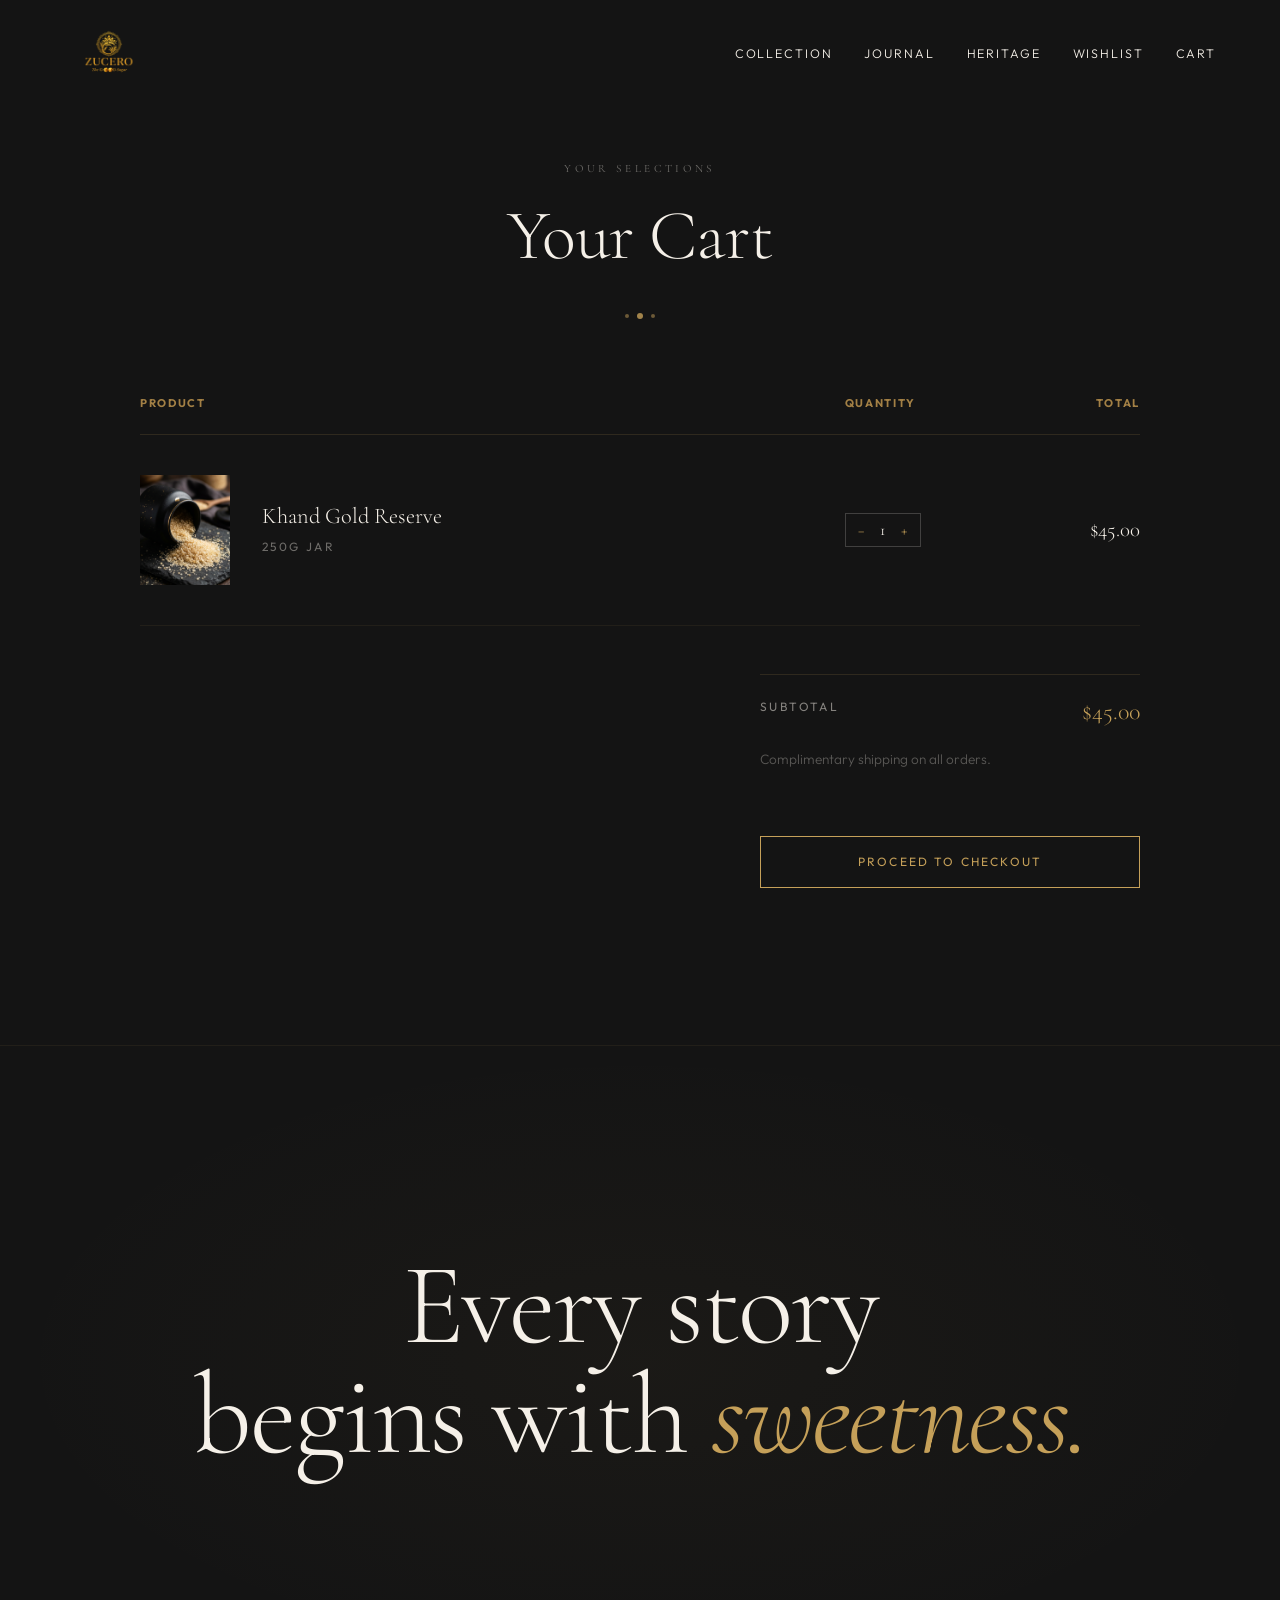
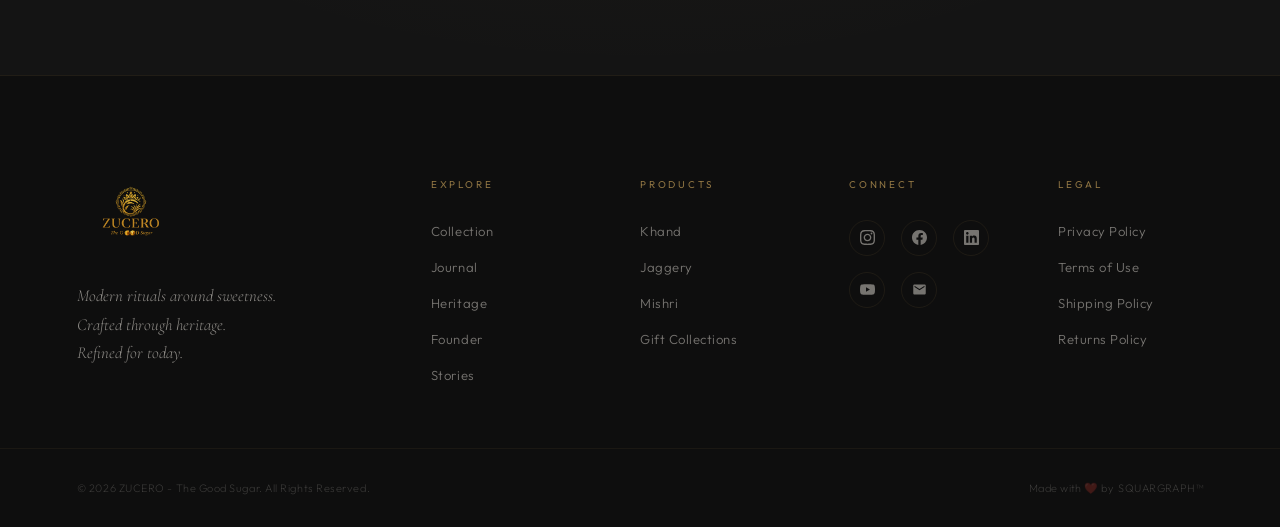
==== cart.html @ 02e1c8fa "Update cart.html" ====
<!DOCTYPE html>
<html lang="en">
<head>
  <meta charset="UTF-8">
  <meta name="viewport" content="width=device-width, initial-scale=1.0">
  <title>ZUCERO | Cart</title>
  <link rel="stylesheet" href="css/styles.css">
  <style>
    .cart-table { width: 100%; border-collapse: collapse; }
    .cart-table th {
      text-align: left;
      font-family: var(--sans);
      text-transform: uppercase;
      font-size: 0.7rem;
      letter-spacing: 0.15em;
      color: var(--gold-dim);
      border-bottom: 1px solid rgba(197,160,89,0.15);
      padding-bottom: 1.5rem;
    }
    .cart-table td {
      padding: 2.5rem 0;
      border-bottom: 1px solid rgba(197,160,89,0.08);
      vertical-align: middle;
    }
    .qty-selector {
      display: flex;
      align-items: center;
      gap: 1rem;
      border: 1px solid rgba(245,240,232,0.2);
      width: fit-content;
      padding: 0.4rem 0.8rem;
      font-family: var(--serif);
      font-size: 1rem;
    }
    .qty-selector span { cursor: pointer; color: var(--gold); }
  </style>
</head>
<body class="theme-charcoal">

  <nav>
    <a href="index.html" class="brand-logo">
      <img src="assets/images/zucerothegoodsugar-logo.png" alt="ZUCERO" class="logo-img">
    </a>
    <div class="nav-links">
      <a href="collection.html">Collection</a>
      <a href="stories.html">Journal</a>
      <a href="founder.html">Heritage</a>
      <a href="wishlist.html">Wishlist</a>
      <a href="cart.html">Cart</a>
    </div>
    <div class="mobile-menu-btn" id="mobile-menu-btn">Menu</div>
  </nav>

  <div class="mobile-menu-overlay" id="mobile-menu-overlay">
    <div class="mobile-menu-close" id="mobile-menu-close">&times;</div>
    <a href="collection.html">Collection</a>
    <a href="stories.html">Journal</a>
    <a href="founder.html">Heritage</a>
    <a href="wishlist.html">Wishlist</a>
    <a href="cart.html">Cart</a>
  </div>

  <section style="padding-top: 18vh; min-height: 80vh;" data-theme="charcoal">
    <div class="container reveal" style="max-width: 1000px;">
      <div style="text-align:center; margin-bottom: clamp(3rem, 6vw, 5rem);">
        <span class="chapter-mark">Your Selections</span>
        <h1 class="title-large">Your Cart</h1>
        <div class="crystal-dots" style="justify-content:center;"><span></span></div>
      </div>

      <table class="cart-table">
        <thead>
          <tr>
            <th>Product</th>
            <th>Quantity</th>
            <th style="text-align: right;">Total</th>
          </tr>
        </thead>
        <tbody>
          <tr>
            <td style="display: flex; gap: 2rem; align-items: center;">
              <img src="assets/images/khand_gold_reserve.png" alt="Khand" style="width: 90px; height: 110px; object-fit: cover;">
              <div>
                <h3 class="serif" style="font-size: 1.4rem; margin-bottom: 0.5rem;">Khand Gold Reserve</h3>
                <span class="caption" style="opacity:0.4;">250g Jar</span>
              </div>
            </td>
            <td>
              <div class="qty-selector">
                <span>−</span>
                <span style="color: var(--ivory);">1</span>
                <span>+</span>
              </div>
            </td>
            <td style="text-align: right;">
              <span class="serif" style="font-size: 1.3rem;">$45.00</span>
            </td>
          </tr>
        </tbody>
      </table>

      <div style="display: flex; justify-content: flex-end; margin-top: 3rem;">
        <div style="width: 380px;">
          <div style="display: flex; justify-content: space-between; margin-bottom: 1.5rem; padding-top: 1.5rem; border-top: 1px solid rgba(197,160,89,0.15);">
            <span class="caption" style="opacity:0.5;">Subtotal</span>
            <span class="serif" style="font-size: 1.5rem; color: var(--gold);">$45.00</span>
          </div>
          <p class="body-regular" style="font-size: 0.85rem; opacity:0.3; margin-bottom: 2rem;">Complimentary shipping on all orders.</p>
          <a href="checkout.html" class="btn-primary" style="width: 100%; text-align: center; border-color: var(--gold);">Proceed to Checkout</a>
        </div>
      </div>
    </div>
  </section>

  <!-- ═══ Pre-Footer ═══ -->
  <div class="pre-footer reveal">
    <p class="pre-footer-text">Every story<br>begins with <em>sweetness.</em></p>
  </div>

  <footer>
    <div class="footer-main">
      <div class="footer-brand-col">
        <img src="assets/images/zucerothegoodsugar-logo.png" alt="ZUCERO" class="footer-logo-img">
        <p class="footer-brand-statement">Modern rituals around sweetness.<br>Crafted through heritage.<br>Refined for today.</p>
      </div>
      <div>
        <p class="footer-col-title">Explore</p>
        <ul class="footer-col-links">
          <li><a href="collection.html">Collection</a></li>
          <li><a href="stories.html">Journal</a></li>
          <li><a href="founder.html">Heritage</a></li>
          <li><a href="founder.html">Founder</a></li>
          <li><a href="stories.html">Stories</a></li>
        </ul>
      </div>
      <div>
        <p class="footer-col-title">Products</p>
        <ul class="footer-col-links">
          <li><a href="product.html">Khand</a></li>
          <li><a href="product.html">Jaggery</a></li>
          <li><a href="product.html">Mishri</a></li>
          <li><a href="collection.html">Gift Collections</a></li>
        </ul>
      </div>
      <div>
        <p class="footer-col-title">Connect</p>
        <ul class="footer-social-links">
          <li>
            <a href="https://instagram.com" target="_blank" rel="noopener" aria-label="Instagram">
              <svg viewBox="0 0 24 24" xmlns="http://www.w3.org/2000/svg"><path d="M12 2.163c3.204 0 3.584.012 4.85.07 3.252.148 4.771 1.691 4.919 4.919.058 1.265.069 1.645.069 4.849 0 3.205-.012 3.584-.069 4.849-.149 3.225-1.664 4.771-4.919 4.919-1.266.058-1.644.07-4.85.07-3.204 0-3.584-.012-4.849-.07-3.26-.149-4.771-1.699-4.919-4.92-.058-1.265-.07-1.644-.07-4.849 0-3.204.013-3.583.07-4.849.149-3.227 1.664-4.771 4.919-4.919 1.266-.057 1.645-.069 4.849-.069zm0-2.163c-3.259 0-3.667.014-4.947.072-4.358.2-6.78 2.618-6.98 6.98-.059 1.281-.073 1.689-.073 4.948 0 3.259.014 3.668.072 4.948.2 4.358 2.618 6.78 6.98 6.98 1.281.058 1.689.072 4.948.072 3.259 0 3.668-.014 4.948-.072 4.354-.2 6.782-2.618 6.979-6.98.059-1.28.073-1.689.073-4.948 0-3.259-.014-3.667-.072-4.947-.196-4.354-2.617-6.78-6.979-6.98-1.281-.059-1.69-.073-4.949-.073zm0 5.838c-3.403 0-6.162 2.759-6.162 6.162s2.759 6.163 6.162 6.163 6.162-2.759 6.162-6.163c0-3.403-2.759-6.162-6.162-6.162zm0 10.162c-2.209 0-4-1.79-4-4 0-2.209 1.791-4 4-4s4 1.791 4 4c0 2.21-1.791 4-4 4zm6.406-11.845c-.796 0-1.441.645-1.441 1.44s.645 1.44 1.441 1.44c.795 0 1.439-.645 1.439-1.44s-.644-1.44-1.439-1.44z"/></svg>
            </a>
          </li>
          <li>
            <a href="https://facebook.com" target="_blank" rel="noopener" aria-label="Facebook">
              <svg viewBox="0 0 24 24" xmlns="http://www.w3.org/2000/svg"><path d="M24 12.073c0-6.627-5.373-12-12-12s-12 5.373-12 12c0 5.99 4.388 10.954 10.125 11.854v-8.385H7.078v-3.47h3.047V9.43c0-3.007 1.792-4.669 4.533-4.669 1.312 0 2.686.235 2.686.235v2.953H15.83c-1.491 0-1.956.925-1.956 1.874v2.25h3.328l-.532 3.47h-2.796v8.385C19.612 23.027 24 18.062 24 12.073z"/></svg>
            </a>
          </li>
          <li>
            <a href="https://linkedin.com" target="_blank" rel="noopener" aria-label="LinkedIn">
              <svg viewBox="0 0 24 24" xmlns="http://www.w3.org/2000/svg"><path d="M20.447 20.452h-3.554v-5.569c0-1.328-.027-3.037-1.852-3.037-1.853 0-2.136 1.445-2.136 2.939v5.667H9.351V9h3.414v1.561h.046c.477-.9 1.637-1.85 3.37-1.85 3.601 0 4.267 2.37 4.267 5.455v6.286zM5.337 7.433c-1.144 0-2.063-.926-2.063-2.065 0-1.138.92-2.063 2.063-2.063 1.14 0 2.064.925 2.064 2.063 0 1.139-.925 2.065-2.064 2.065zm1.782 13.019H3.555V9h3.564v11.452zM22.225 0H1.771C.792 0 0 .774 0 1.729v20.542C0 23.227.792 24 1.771 24h20.451C23.2 24 24 23.227 24 22.271V1.729C24 .774 23.2 0 22.222 0h.003z"/></svg>
            </a>
          </li>
          <li>
            <a href="https://youtube.com" target="_blank" rel="noopener" aria-label="YouTube">
              <svg viewBox="0 0 24 24" xmlns="http://www.w3.org/2000/svg"><path d="M23.495 6.205a3.007 3.007 0 0 0-2.088-2.088c-1.87-.501-9.396-.501-9.396-.501s-7.507-.01-9.396.501A3.007 3.007 0 0 0 .527 6.205a31.247 31.247 0 0 0-.522 5.805 31.247 31.247 0 0 0 .522 5.783 3.007 3.007 0 0 0 2.088 2.088c1.868.502 9.396.502 9.396.502s7.506 0 9.396-.502a3.007 3.007 0 0 0 2.088-2.088 31.247 31.247 0 0 0 .5-5.783 31.247 31.247 0 0 0-.5-5.805zM9.609 15.601V8.408l6.264 3.602z"/></svg>
            </a>
          </li>
          <li>
            <a href="mailto:hello@zucero.in" aria-label="Email">
              <svg viewBox="0 0 24 24" xmlns="http://www.w3.org/2000/svg"><path d="M20 4H4c-1.1 0-2 .9-2 2v12c0 1.1.9 2 2 2h16c1.1 0 2-.9 2-2V6c0-1.1-.9-2-2-2zm0 4l-8 5-8-5V6l8 5 8-5v2z"/></svg>
            </a>
          </li>
        </ul>
      </div>
      <div>
        <p class="footer-col-title">Legal</p>
        <ul class="footer-col-links">
          <li><a href="#">Privacy Policy</a></li>
          <li><a href="#">Terms of Use</a></li>
          <li><a href="#">Shipping Policy</a></li>
          <li><a href="#">Returns Policy</a></li>
        </ul>
      </div>
    </div>
    <div class="footer-bottom">
      <span class="footer-legal">&copy; 2026 ZUCERO - The Good Sugar. All Rights Reserved.</span>
      <span class="footer-credit">Made with ❤️ by <a href="https://squargraph.com" target="_blank" rel="noopener">SQUARGRAPH™</a></span>
    </div>
  </footer>

  <script src="js/animations.js"></script>
</body>
</html>
---- css/styles.css ----
/* ═══════════════════════════════════════════════════
   ZUCERO — Digital Flagship Stylesheet
   Art Direction: Cinematic Heritage Sweetness
   ═══════════════════════════════════════════════════ */

/* Typefaces */
@import url('https://fonts.googleapis.com/css2?family=Cormorant+Garamond:ital,wght@0,300;0,400;0,500;0,600;1,300;1,400&family=Outfit:wght@200;300;400;500&display=swap');

/* ── Design Tokens ── */
:root {
  --ivory:    #F5F0E8;
  --cream:    #EDE7DA;
  --charcoal: #141414;
  --carbon:   #1C1C1C;
  --gold:     #C5A059;
  --gold-dim: #A38045;
  --gold-glow: #D4B06A;
  --warm:     #2A2218;

  --serif:  'Cormorant Garamond', 'Georgia', serif;
  --sans:   'Outfit', 'Helvetica Neue', sans-serif;

  --ease-luxury: cubic-bezier(0.25, 0.1, 0.25, 1);
  --ease-spring: cubic-bezier(0.34, 1.56, 0.64, 1);
}

/* ── Reset ── */
*, *::before, *::after { margin: 0; padding: 0; box-sizing: border-box; }

html {
  scroll-behavior: smooth;
  font-size: 16px;
}

body {
  font-family: var(--sans);
  background-color: var(--charcoal);
  color: var(--ivory);
  overflow-x: hidden;
  -webkit-font-smoothing: antialiased;
  -moz-osx-font-smoothing: grayscale;
  transition: background-color 1.4s var(--ease-luxury), color 1.4s var(--ease-luxury);
}

::selection {
  background: var(--gold);
  color: var(--charcoal);
}

img { display: block; max-width: 100%; }

a {
  color: inherit;
  text-decoration: none;
  transition: opacity 0.4s ease;
}
a:hover { opacity: 0.7; }

/* ── Theme States ── */
body.theme-ivory  { background: var(--ivory);  color: var(--charcoal); }
body.theme-charcoal { background: var(--charcoal); color: var(--ivory); }

/* ══════════════════════════════════════════════════
   TYPOGRAPHY — Editorial Hierarchy
   ══════════════════════════════════════════════════ */

h1, h2, h3, h4, h5, .serif {
  font-family: var(--serif);
  font-weight: 300;
  line-height: 1.05;
}

.display {
  font-size: clamp(5rem, 14vw, 12rem);
  font-family: var(--serif);
  font-weight: 300;
  line-height: 0.9;
  letter-spacing: -0.03em;
}

.title-huge {
  font-size: clamp(3.5rem, 9vw, 7rem);
  letter-spacing: -0.02em;
}

.title-large {
  font-size: clamp(2.5rem, 5.5vw, 4.5rem);
  letter-spacing: -0.01em;
}

.title-medium {
  font-size: clamp(1.8rem, 3.5vw, 3rem);
}

.text-gold { color: var(--gold); }
.text-ivory { color: var(--ivory); }

.caption {
  font-family: var(--sans);
  font-size: 0.75rem;
  text-transform: uppercase;
  letter-spacing: 0.2em;
  font-weight: 400;
  display: inline-block;
}

.body-large {
  font-size: clamp(1.15rem, 1.8vw, 1.6rem);
  line-height: 1.6;
  font-weight: 200;
}

.body-regular {
  font-size: 1.05rem;
  line-height: 1.7;
  font-weight: 300;
}

/* ══════════════════════════════════════════════════
   LAYOUT
   ══════════════════════════════════════════════════ */

.container {
  width: 88%;
  max-width: 1440px;
  margin: 0 auto;
}

.container-narrow {
  width: 88%;
  max-width: 800px;
  margin: 0 auto;
}

section {
  position: relative;
  padding: clamp(6rem, 12vw, 14rem) 0;
}

/* Grids */
.grid-2 {
  display: grid;
  grid-template-columns: 1fr 1fr;
  gap: clamp(2rem, 5vw, 6rem);
  align-items: center;
}

.grid-offset {
  display: grid;
  grid-template-columns: 5fr 7fr;
  gap: clamp(2rem, 6vw, 8rem);
  align-items: start;
}

.grid-offset-reverse {
  display: grid;
  grid-template-columns: 7fr 5fr;
  gap: clamp(2rem, 6vw, 8rem);
  align-items: end;
}

/* ══════════════════════════════════════════════════
   ZUCERO DESIGN LANGUAGE — Motifs & Dividers
   ══════════════════════════════════════════════════ */

/* Gold line divider */
.divider-gold {
  width: 60px;
  height: 1px;
  background: var(--gold);
  margin: 2rem 0;
  opacity: 0.6;
}

/* Crystal dot cluster — a ZUCERO signature */
.crystal-dots {
  display: flex;
  gap: 8px;
  align-items: center;
  margin: 2.5rem 0;
}
.crystal-dots::before,
.crystal-dots::after {
  content: '';
  width: 4px;
  height: 4px;
  background: var(--gold);
  border-radius: 50%;
  opacity: 0.5;
}
.crystal-dots span {
  width: 6px;
  height: 6px;
  background: var(--gold);
  border-radius: 50%;
  opacity: 0.8;
}

/* Section number marker */
.chapter-mark {
  font-family: var(--serif);
  font-size: 0.7rem;
  letter-spacing: 0.3em;
  text-transform: uppercase;
  opacity: 0.4;
  display: block;
  margin-bottom: 1.5rem;
}

/* Single-line headings — no wrap */
.title-large,
.title-huge,
.title-medium {
  white-space: nowrap;
}

@media (max-width: 600px) {
  .title-large,
  .title-huge,
  .title-medium {
    white-space: normal;
  }
}

/* Gold ornamental border */
.gold-border-top {
  border-top: 1px solid rgba(197, 160, 89, 0.25);
  padding-top: 3rem;
}

/* Sugarcane vertical accent line */
.accent-line {
  position: absolute;
  width: 1px;
  height: 120px;
  background: linear-gradient(to bottom, transparent, var(--gold), transparent);
  opacity: 0.3;
}

/* ══════════════════════════════════════════════════
   NAVIGATION — Frosted Glass Luxury
   ══════════════════════════════════════════════════ */

nav {
  position: fixed;
  top: 0;
  width: 100%;
  padding: 1.5rem 5%;
  display: flex;
  justify-content: space-between;
  align-items: center;
  z-index: 100;
  background: transparent;
  backdrop-filter: none;
  -webkit-backdrop-filter: none;
  border-bottom: none;
  transition: padding 0.6s var(--ease-luxury), background 0.6s var(--ease-luxury), backdrop-filter 0.6s var(--ease-luxury);
}

nav.nav-scrolled {
  padding: 1rem 5%;
  background: rgba(20, 20, 20, 0.82);
  backdrop-filter: blur(24px);
  -webkit-backdrop-filter: blur(24px);
  border-bottom: none;
}

body.theme-ivory nav {
  background: transparent;
  border-bottom: none;
  color: var(--charcoal);
}
body.theme-ivory nav.nav-scrolled {
  background: rgba(245, 240, 232, 0.92);
  backdrop-filter: blur(24px);
  -webkit-backdrop-filter: blur(24px);
  border-bottom: none;
  color: var(--charcoal);
}

.brand-logo {
  display: flex;
  align-items: center;
}

.logo-img {
  height: 60px;
  width: auto;
  transition: opacity 0.4s ease;
  filter: none !important;
}

.nav-links {
  display: flex;
  gap: clamp(1.5rem, 2.5vw, 2.5rem);
  font-size: 0.78rem;
  text-transform: uppercase;
  letter-spacing: 0.15em;
  font-weight: 300;
  align-items: center;
}

.nav-links a {
  position: relative;
  padding-bottom: 2px;
}
.nav-links a::after {
  content: '';
  position: absolute;
  bottom: 0;
  left: 0;
  width: 0;
  height: 1px;
  background: var(--gold);
  transition: width 0.4s var(--ease-luxury);
}
.nav-links a:hover::after {
  width: 100%;
}
.nav-links a:hover {
  opacity: 1;
  color: var(--gold);
}

/* Mobile Nav */
@media (max-width: 900px) {
  nav { padding: 1rem 5%; }
  .nav-links { display: none; }
  .mobile-menu-btn {
    display: flex;
    flex-direction: column;
    justify-content: center;
    gap: 5px;
    width: 28px;
    height: 28px;
    cursor: pointer;
    padding: 2px 0;
  }
  .mobile-menu-btn span {
    display: block;
    width: 100%;
    height: 1px;
    background: var(--gold);
    transition: transform 0.4s var(--ease-luxury), opacity 0.3s ease, width 0.4s var(--ease-luxury);
    transform-origin: center;
  }
  .mobile-menu-btn span:last-child {
    width: 60%;
    align-self: flex-end;
  }
  .mobile-menu-btn.active span:nth-child(1) {
    transform: translateY(6px) rotate(45deg);
  }
  .mobile-menu-btn.active span:nth-child(2) {
    opacity: 0;
  }
  .mobile-menu-btn.active span:nth-child(3) {
    transform: translateY(-6px) rotate(-45deg);
    width: 100%;
  }
}
@media (min-width: 901px) {
  .mobile-menu-btn { display: none; }
}

/* ══════════════════════════════════════════════════
   HERO — Cinematic Full-Screen
   ══════════════════════════════════════════════════ */

.hero {
  position: relative;
  height: 100vh;
  min-height: 700px;
  display: flex;
  align-items: flex-end;
  justify-content: flex-start;
  overflow: hidden;
}

.hero-bg {
  position: absolute;
  inset: 0;
  z-index: 0;
}
.hero-bg img {
  width: 100%;
  height: 100%;
  object-fit: cover;
  transform: scale(1.08);
  transition: transform 8s linear;
}
.hero-bg::after {
  content: '';
  position: absolute;
  inset: 0;
  background: linear-gradient(
    to top,
    rgba(20, 20, 20, 0.95) 0%,
    rgba(20, 20, 20, 0.5) 35%,
    rgba(20, 20, 20, 0.1) 60%,
    transparent 100%
  );
  z-index: 1;
}

.hero-content {
  position: relative;
  z-index: 2;
  padding: 0 5% 8vh;
  max-width: 800px;
}

.hero-tagline {
  font-family: var(--sans);
  font-size: 0.7rem;
  text-transform: uppercase;
  letter-spacing: 0.35em;
  color: var(--gold);
  margin-bottom: 2rem;
  opacity: 0;
  transform: translateY(20px);
  animation: fadeUp 1.2s 0.5s var(--ease-luxury) forwards;
}

.hero-title {
  font-family: var(--serif);
  font-size: clamp(3.5rem, 8vw, 7rem);
  font-weight: 300;
  line-height: 1;
  color: var(--ivory);
  letter-spacing: -0.02em;
  margin-bottom: 2rem;
  opacity: 0;
  transform: translateY(30px);
  animation: fadeUp 1.4s 0.8s var(--ease-luxury) forwards;
}

.hero-subtitle {
  font-family: var(--sans);
  font-size: 1rem;
  font-weight: 200;
  line-height: 1.7;
  color: rgba(245, 240, 232, 0.65);
  max-width: 480px;
  margin-bottom: 3rem;
  opacity: 0;
  transform: translateY(20px);
  animation: fadeUp 1.2s 1.2s var(--ease-luxury) forwards;
}

.hero-scroll {
  font-family: var(--sans);
  font-size: 0.65rem;
  letter-spacing: 0.3em;
  text-transform: uppercase;
  color: var(--gold);
  opacity: 0;
  animation: fadeUp 1s 1.8s var(--ease-luxury) forwards;
  display: flex;
  align-items: center;
  gap: 1rem;
}
.hero-scroll::before {
  content: '';
  width: 40px;
  height: 1px;
  background: var(--gold);
  display: block;
}

@keyframes fadeUp {
  to { opacity: 1; transform: translateY(0); }
}

/* Slow Ken Burns on hero image */
.hero.loaded .hero-bg img {
  transform: scale(1);
}

/* ══════════════════════════════════════════════════
   IMAGE WRAPPERS
   ══════════════════════════════════════════════════ */

.img-wrap {
  overflow: hidden;
  position: relative;
  width: 100%;
  background: var(--carbon);
}

.img-wrap::after {
  content: '';
  position: absolute;
  inset: 0;
  box-shadow: inset 0 0 60px 20px var(--charcoal);
  pointer-events: none;
  z-index: 2;
  transition: box-shadow 0.6s var(--ease-luxury);
}

body.theme-ivory .img-wrap::after {
  box-shadow: inset 0 0 60px 20px var(--ivory);
}

.img-wrap img {
  width: 100%;
  height: 100%;
  display: block;
  object-fit: cover;
  transform-origin: center;
  will-change: transform;
  transition: transform 0.6s var(--ease-luxury);
}

.img-wrap:hover img {
  transform: scale(1.03);
}

.img-tall   { aspect-ratio: 3/4; }
.img-wide   { aspect-ratio: 16/9; }
.img-square { aspect-ratio: 1/1; }

/* Full bleed image */
.img-full {
  width: 100%;
  height: 70vh;
  min-height: 500px;
  overflow: hidden;
  position: relative;
}
.img-full img {
  width: 100%;
  height: 100%;
  object-fit: cover;
}

/* ══════════════════════════════════════════════════
   PRODUCT CARDS — Discovery-Driven
   ══════════════════════════════════════════════════ */

.product-story {
  margin-bottom: clamp(8rem, 14vw, 16rem);
  position: relative;
}

.product-label {
  font-family: var(--sans);
  font-size: 0.65rem;
  text-transform: uppercase;
  letter-spacing: 0.25em;
  color: var(--gold-dim);
  margin-bottom: 1.5rem;
  display: block;
}

/* Discovery CTA — no price, just allure */
.btn-discover {
  display: inline-flex;
  align-items: center;
  gap: 1rem;
  margin-top: 2.5rem;
  padding: 0;
  font-family: var(--sans);
  font-size: 0.75rem;
  text-transform: uppercase;
  letter-spacing: 0.2em;
  font-weight: 400;
  color: var(--gold);
  border: none;
  background: none;
  cursor: pointer;
  transition: gap 0.4s var(--ease-luxury);
}
.btn-discover::after {
  content: '→';
  font-size: 1.1rem;
  transition: transform 0.4s var(--ease-luxury);
}
.btn-discover:hover {
  opacity: 1;
  gap: 1.5rem;
}
.btn-discover:hover::after {
  transform: translateX(4px);
}

/* Primary CTA */
.btn-primary {
  display: inline-block;
  margin-top: 2rem;
  padding: 1.1rem 3.5rem;
  border: 1px solid var(--gold);
  color: var(--gold);
  font-family: var(--sans);
  text-transform: uppercase;
  letter-spacing: 0.18em;
  font-size: 0.75rem;
  font-weight: 400;
  transition: all 0.5s var(--ease-luxury);
  cursor: pointer;
  position: relative;
  overflow: hidden;
}
.btn-primary::before {
  content: '';
  position: absolute;
  top: 0; left: -100%; width: 100%; height: 100%;
  background: var(--gold);
  transition: left 0.5s var(--ease-luxury);
  z-index: -1;
}
.btn-primary:hover {
  color: var(--charcoal);
  opacity: 1;
}
.btn-primary:hover::before {
  left: 0;
}

/* ══════════════════════════════════════════════════
   EDITORIAL / JOURNAL CARDS
   ══════════════════════════════════════════════════ */

.journal-card {
  display: block;
  position: relative;
  overflow: hidden;
}

.journal-card .img-wrap {
  margin-bottom: 1.5rem;
}

.journal-card .journal-tag {
  font-family: var(--sans);
  font-size: 0.65rem;
  text-transform: uppercase;
  letter-spacing: 0.2em;
  color: var(--gold);
  margin-bottom: 0.8rem;
  display: block;
}

.journal-card h3 {
  font-size: clamp(1.5rem, 2.5vw, 2.2rem);
  margin-bottom: 1rem;
  transition: color 0.4s ease;
}

.journal-card:hover h3 {
  color: var(--gold);
}

.journal-card p {
  font-weight: 200;
  opacity: 0.6;
  line-height: 1.6;
}

/* ══════════════════════════════════════════════════
   FOUNDER SECTION — Magazine Profile
   ══════════════════════════════════════════════════ */

.founder-quote {
  font-family: var(--serif);
  font-size: clamp(1.8rem, 3.5vw, 3rem);
  font-weight: 300;
  font-style: italic;
  line-height: 1.35;
  color: inherit;
  position: relative;
  padding-left: 2rem;
  border-left: 2px solid var(--gold);
}

.founder-attribution {
  font-family: var(--sans);
  font-size: 0.75rem;
  text-transform: uppercase;
  letter-spacing: 0.2em;
  color: var(--gold);
  margin-top: 2rem;
}

/* ══════════════════════════════════════════════════
   ANIMATIONS
   ══════════════════════════════════════════════════ */

.reveal {
  opacity: 0;
  transform: translateY(50px);
  transition: opacity 1.2s var(--ease-luxury), transform 1.2s var(--ease-luxury);
}
.reveal.visible {
  opacity: 1;
  transform: translateY(0);
}

.reveal-delay-1 { transition-delay: 0.15s; }
.reveal-delay-2 { transition-delay: 0.3s; }
.reveal-delay-3 { transition-delay: 0.45s; }
.reveal-delay-4 { transition-delay: 0.6s; }

/* Stagger children */
.stagger-children > * {
  opacity: 0;
  transform: translateY(30px);
  transition: opacity 0.8s var(--ease-luxury), transform 0.8s var(--ease-luxury);
}
.stagger-children.visible > *:nth-child(1) { transition-delay: 0.1s; opacity: 1; transform: none; }
.stagger-children.visible > *:nth-child(2) { transition-delay: 0.2s; opacity: 1; transform: none; }
.stagger-children.visible > *:nth-child(3) { transition-delay: 0.3s; opacity: 1; transform: none; }
.stagger-children.visible > *:nth-child(4) { transition-delay: 0.4s; opacity: 1; transform: none; }
.stagger-children.visible > *:nth-child(5) { transition-delay: 0.5s; opacity: 1; transform: none; }
.stagger-children.visible > *:nth-child(6) { transition-delay: 0.6s; opacity: 1; transform: none; }

/* Parallax image inside wrapper */
.parallax-img {
  transform: scale(1.08);
  transition: transform 0.1s linear;
}

/* Subtle gold shimmer on hover for interactive elements */
@keyframes shimmer {
  0%   { background-position: -200% center; }
  100% { background-position: 200% center; }
}

/* ══════════════════════════════════════════════════
   PRE-FOOTER — Signature Emotional Close
   ══════════════════════════════════════════════════ */

.pre-footer {
  padding: clamp(8rem, 16vw, 18rem) 5%;
  text-align: center;
  background: var(--charcoal);
  border-top: 1px solid rgba(197, 160, 89, 0.08);
  position: relative;
  overflow: hidden;
}

.pre-footer::before {
  content: '';
  position: absolute;
  inset: 0;
  background: radial-gradient(ellipse at center, rgba(197,160,89,0.04) 0%, transparent 70%);
  pointer-events: none;
}

.pre-footer-text {
  font-family: var(--serif);
  font-size: clamp(3.5rem, 9vw, 8rem);
  font-weight: 300;
  line-height: 0.95;
  letter-spacing: -0.02em;
  color: var(--ivory);
  position: relative;
  z-index: 1;
}

.pre-footer-text em {
  color: var(--gold);
  font-style: italic;
}

/* ══════════════════════════════════════════════════
   FOOTER — Multi-Column Luxury Layout
   ══════════════════════════════════════════════════ */

footer {
  background: #0E0E0E;
  color: var(--ivory);
  border-top: 1px solid rgba(197, 160, 89, 0.1);
}

.footer-main {
  display: grid;
  grid-template-columns: 2fr 1fr 1fr 1fr 1fr;
  gap: clamp(2rem, 5vw, 6rem);
  padding: clamp(5rem, 8vw, 8rem) 6% clamp(3rem, 5vw, 5rem);
  max-width: 1440px;
  margin: 0 auto;
}

.footer-brand-col .footer-logo-img {
  height: 72px;
  width: auto;
  margin-bottom: 2rem;
  opacity: 0.9;
}

.footer-brand-statement {
  font-family: var(--serif);
  font-size: 1.05rem;
  font-weight: 300;
  font-style: italic;
  line-height: 1.7;
  opacity: 0.55;
  max-width: 260px;
}

.footer-col-title {
  font-family: var(--sans);
  font-size: 0.62rem;
  text-transform: uppercase;
  letter-spacing: 0.28em;
  color: var(--gold);
  margin-bottom: 1.8rem;
  opacity: 0.7;
}

.footer-col-links {
  list-style: none;
  display: flex;
  flex-direction: column;
  gap: 1rem;
}

.footer-col-links a {
  font-family: var(--sans);
  font-size: 0.82rem;
  font-weight: 300;
  opacity: 0.45;
  letter-spacing: 0.04em;
  transition: opacity 0.3s ease, color 0.3s ease;
  line-height: 1;
}

.footer-col-links a:hover {
  opacity: 1;
  color: var(--gold);
}

.footer-social-links {
  list-style: none;
  display: flex;
  flex-direction: column;
  gap: 1rem;
}

.footer-social-links {
  display: flex;
  flex-direction: row;
  flex-wrap: wrap;
  gap: 1rem;
}

.footer-social-links a {
  display: flex;
  align-items: center;
  justify-content: center;
  width: 36px;
  height: 36px;
  border: 1px solid rgba(197, 160, 89, 0.2);
  border-radius: 50%;
  opacity: 0.45;
  transition: opacity 0.3s ease, border-color 0.3s ease, background 0.3s ease;
  flex-shrink: 0;
}

.footer-social-links a:hover {
  opacity: 1;
  border-color: var(--gold);
  background: rgba(197, 160, 89, 0.08);
}

.footer-social-links a svg {
  width: 15px;
  height: 15px;
  fill: currentColor;
}

.footer-bottom {
  border-top: 1px solid rgba(197, 160, 89, 0.07);
  padding: 2rem 6%;
  display: flex;
  justify-content: space-between;
  align-items: center;
  max-width: 1440px;
  margin: 0 auto;
  flex-wrap: wrap;
  gap: 1rem;
}

.footer-legal {
  font-size: 0.68rem;
  opacity: 0.22;
  font-weight: 200;
  letter-spacing: 0.05em;
}

.footer-credit {
  font-size: 0.68rem;
  opacity: 0.22;
  font-weight: 200;
  letter-spacing: 0.04em;
  display: flex;
  align-items: center;
  gap: 0.4em;
}

.footer-credit a {
  opacity: 1;
  color: inherit;
  transition: color 0.3s ease;
}

.footer-credit a:hover {
  color: var(--gold);
  opacity: 1;
}

@media (max-width: 900px) {
  .footer-main {
    grid-template-columns: 1fr 1fr;
    gap: 3rem;
  }
  .footer-brand-col {
    grid-column: 1 / -1;
  }
  .footer-bottom {
    flex-direction: column;
    align-items: flex-start;
    gap: 0.75rem;
  }
}

@media (max-width: 600px) {
  .footer-main {
    grid-template-columns: 1fr;
  }
}
/* ══════════════════════════════════════════════════
   MOBILE MENU OVERLAY
   ══════════════════════════════════════════════════ */

.mobile-menu-overlay {
  position: fixed;
  top: 0; left: 0;
  width: 100%; height: 100vh;
  background: var(--charcoal);
  color: var(--ivory);
  z-index: 1001;
  display: flex;
  flex-direction: column;
  justify-content: center;
  align-items: center;
  gap: 2.5rem;
  opacity: 0;
  pointer-events: none;
  transition: opacity 0.5s var(--ease-luxury);
}
.mobile-menu-overlay.active {
  opacity: 1;
  pointer-events: all;
}
.mobile-menu-overlay a {
  font-family: var(--serif);
  font-size: 2.5rem;
  font-weight: 300;
  transition: color 0.3s ease;
}
.mobile-menu-overlay a:hover {
  color: var(--gold);
  opacity: 1;
}
.mobile-menu-close {
  position: absolute;
  top: 1.5rem; right: 5%;
  font-size: 2rem;
  cursor: pointer;
  color: var(--gold);
}

/* ══════════════════════════════════════════════════
   CART DRAWER
   ══════════════════════════════════════════════════ */

.cart-overlay {
  position: fixed;
  top: 0; left: 0;
  width: 100%; height: 100%;
  background: rgba(0,0,0,0.6);
  backdrop-filter: blur(8px);
  z-index: 999;
  opacity: 0;
  pointer-events: none;
  transition: opacity 0.5s var(--ease-luxury);
}
.cart-overlay.active { opacity: 1; pointer-events: all; }

.cart-drawer {
  position: fixed;
  top: 0; right: -500px;
  width: 100%; max-width: 420px;
  height: 100vh;
  background: var(--ivory);
  color: var(--charcoal);
  z-index: 1000;
  padding: 2rem;
  display: flex;
  flex-direction: column;
  transition: right 0.6s var(--ease-luxury);
  box-shadow: -20px 0 60px rgba(0,0,0,0.2);
}
.cart-drawer.active { right: 0; }

.cart-header {
  display: flex;
  justify-content: space-between;
  align-items: center;
  border-bottom: 1px solid rgba(197,160,89,0.2);
  padding-bottom: 1.5rem;
  margin-bottom: 2rem;
}
.cart-close {
  cursor: pointer;
  font-size: 1.5rem;
  color: var(--gold-dim);
  transition: color 0.3s ease;
}
.cart-close:hover { color: var(--charcoal); }

.cart-items { flex: 1; overflow-y: auto; }

/* ══════════════════════════════════════════════════
   RESPONSIVE
   ══════════════════════════════════════════════════ */

@media (max-width: 900px) {
  .grid-2, .grid-offset, .grid-offset-reverse {
    grid-template-columns: 1fr;
    gap: 2rem;
  }

  section { padding: clamp(4rem, 8vw, 6rem) 0; }

  .hero-content { padding: 0 5% 6vh; }
  .hero-title { font-size: clamp(2.5rem, 10vw, 4rem); }

  .cart-drawer { width: 100%; max-width: 100%; right: -100%; }

  .img-full { height: 50vh; min-height: 350px; }

  .footer-links { flex-wrap: wrap; gap: 1.5rem; }

  .product-story { margin-bottom: 6rem; }
}

@media (max-width: 600px) {
  .display { font-size: clamp(3rem, 14vw, 5rem); }
  .container, .container-narrow { width: 92%; }
}
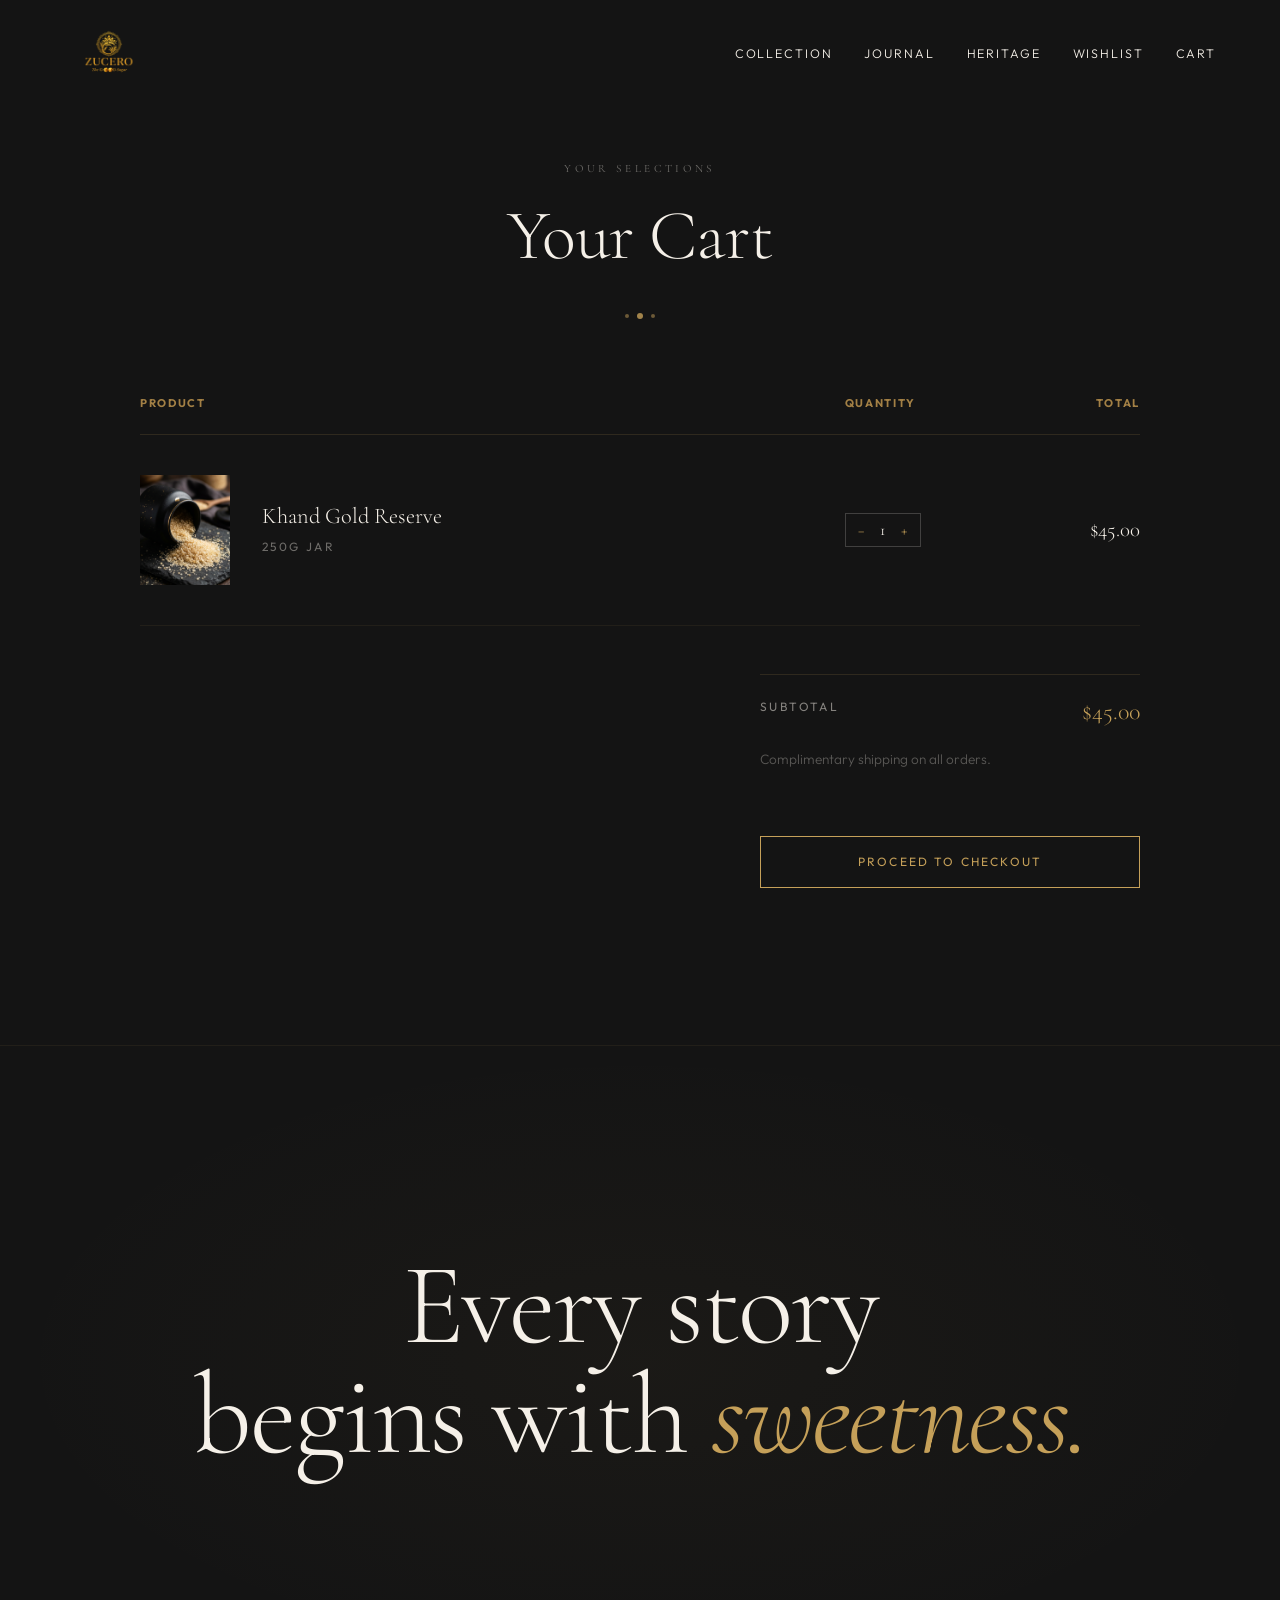
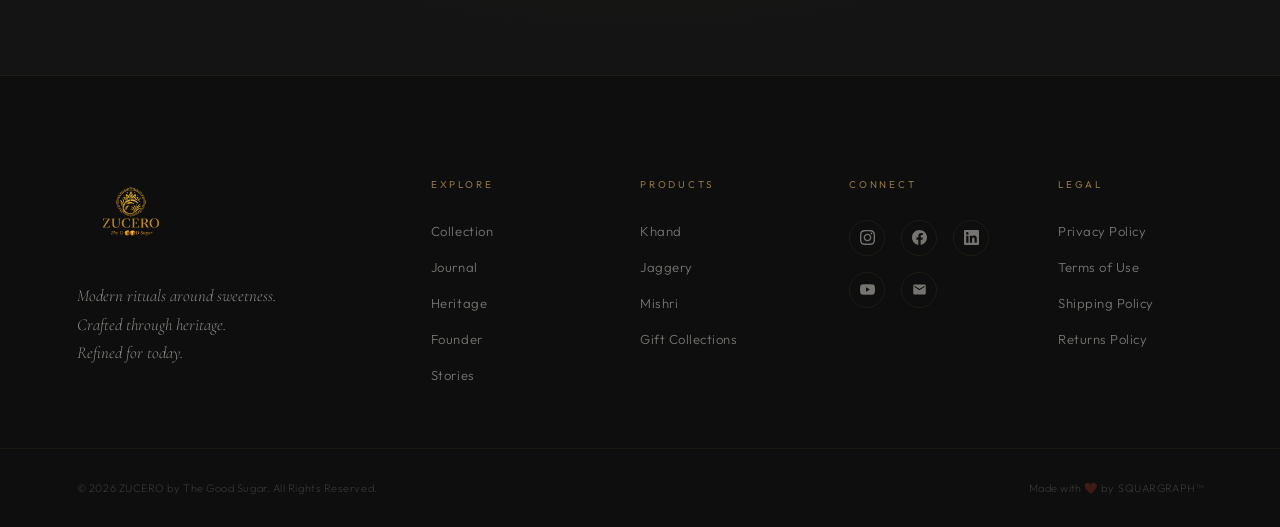
==== commit 23c1b796: "Update cart.html" ====
--- a/cart.html
+++ b/cart.html
@@ -183,7 +183,7 @@
       </div>
     </div>
     <div class="footer-bottom">
-      <span class="footer-legal">&copy; 2026 ZUCERO - The Good Sugar. All Rights Reserved.</span>
+      <span class="footer-legal">&copy; 2026 ZUCERO by The Good Sugar. All Rights Reserved.</span>
       <span class="footer-credit">Made with ❤️ by <a href="https://squargraph.com" target="_blank" rel="noopener">SQUARGRAPH™</a></span>
     </div>
   </footer>
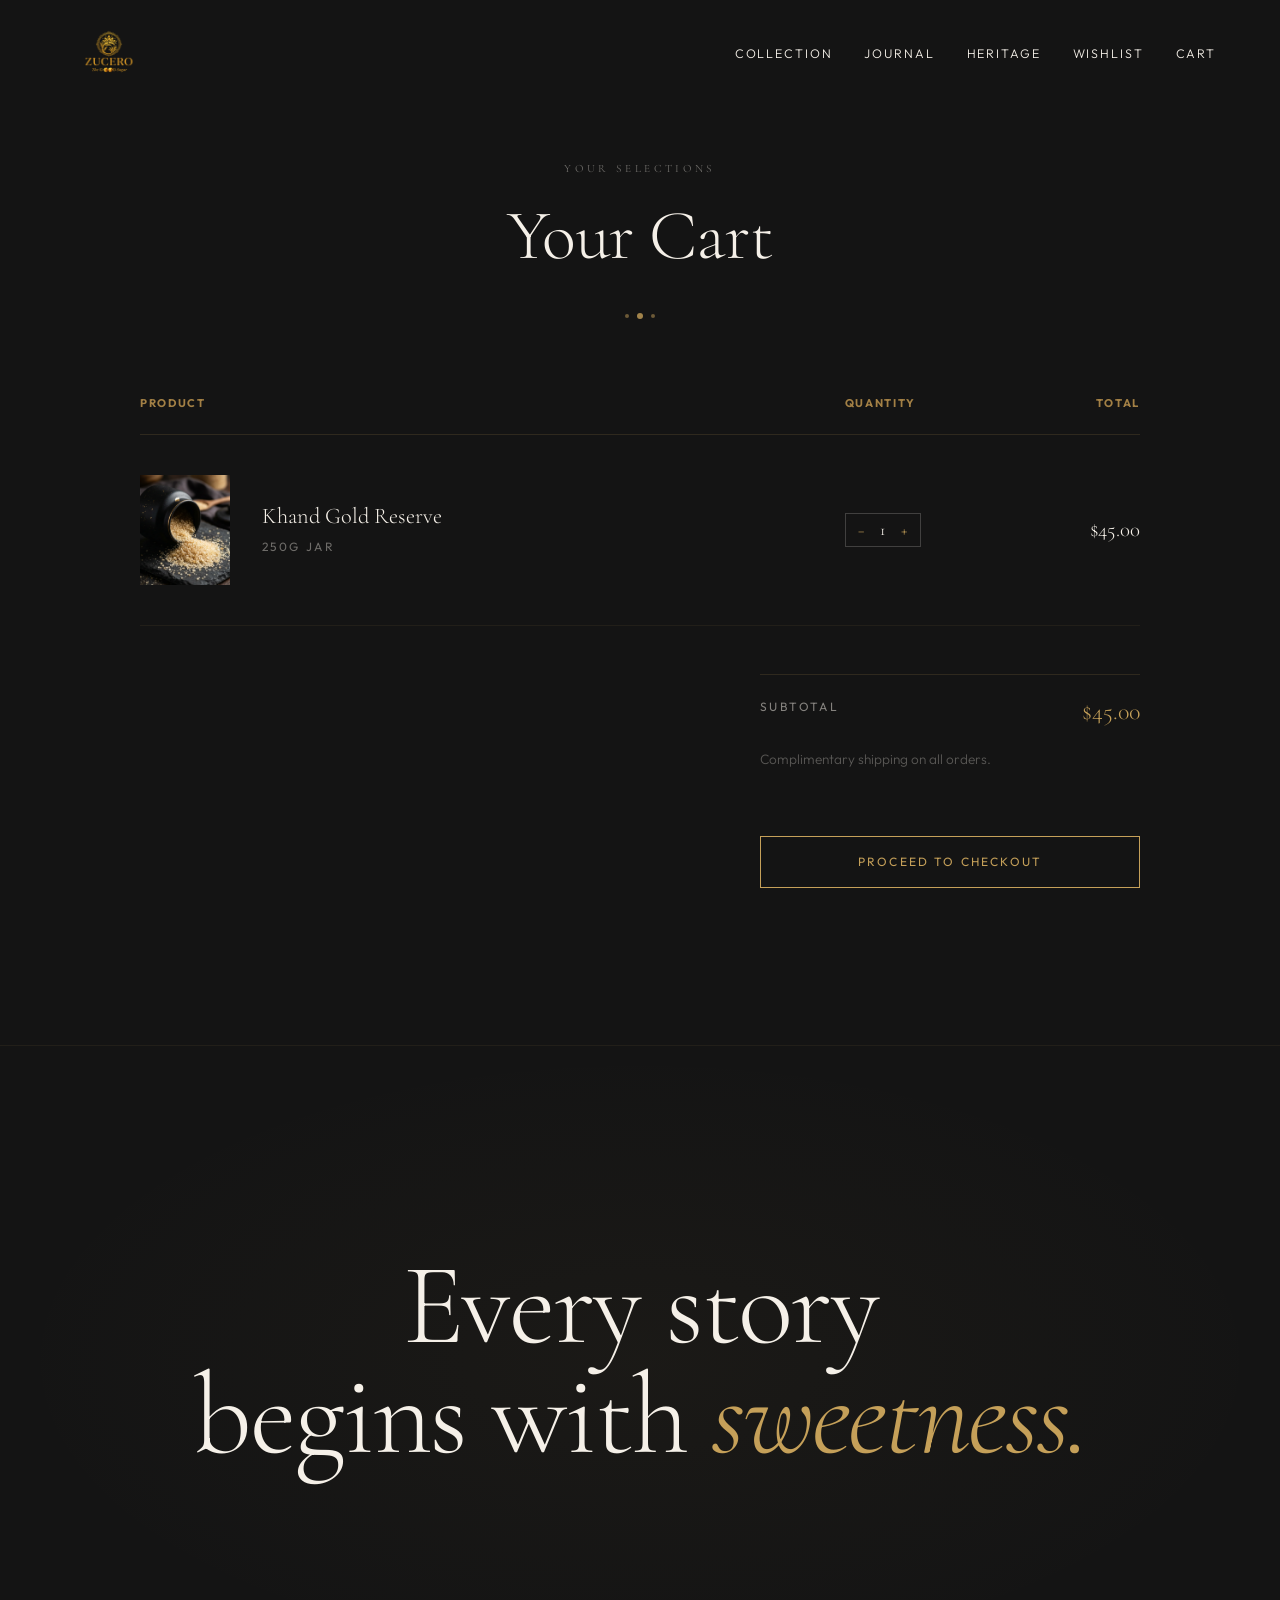
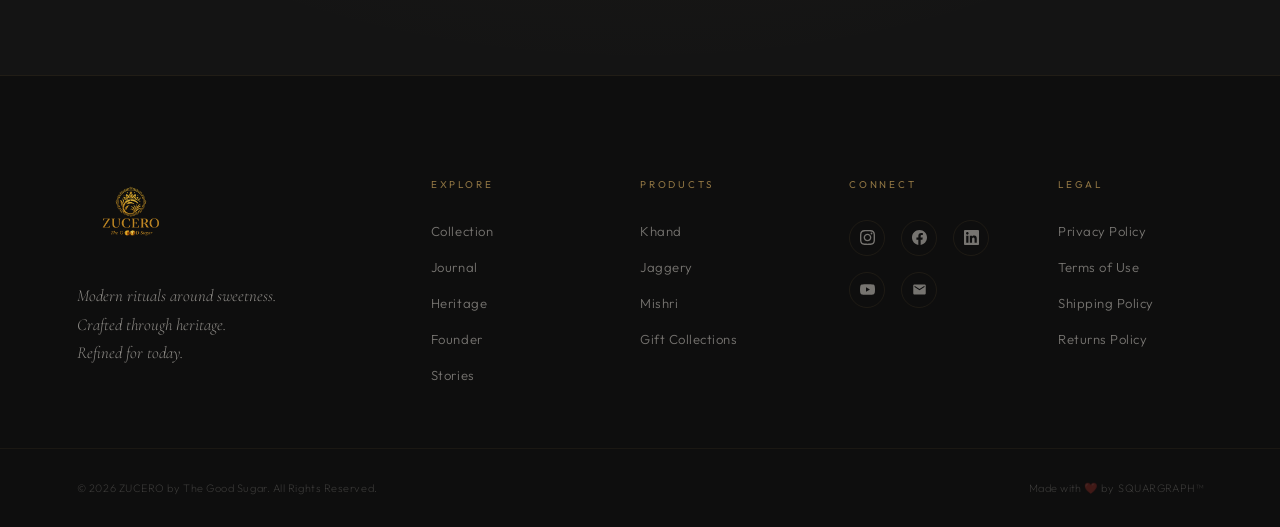
==== commit f00e69d9: "Update image references to WebP" ====
--- a/cart.html
+++ b/cart.html
@@ -39,7 +39,7 @@
 
   <nav>
     <a href="index.html" class="brand-logo">
-      <img src="assets/images/zucerothegoodsugar-logo.png" alt="ZUCERO" class="logo-img">
+      <img src="assets/images/zucerothegoodsugar-logo.webp" alt="ZUCERO" class="logo-img">
     </a>
     <div class="nav-links">
       <a href="collection.html">Collection</a>
@@ -48,7 +48,7 @@
       <a href="wishlist.html">Wishlist</a>
       <a href="cart.html">Cart</a>
     </div>
-    <div class="mobile-menu-btn" id="mobile-menu-btn">Menu</div>
+    <div class="mobile-menu-btn" id="mobile-menu-btn"><span></span><span></span><span></span></div>
   </nav>
 
   <div class="mobile-menu-overlay" id="mobile-menu-overlay">
@@ -79,7 +79,7 @@
         <tbody>
           <tr>
             <td style="display: flex; gap: 2rem; align-items: center;">
-              <img src="assets/images/khand_gold_reserve.png" alt="Khand" style="width: 90px; height: 110px; object-fit: cover;">
+              <img src="assets/images/khand_gold_reserve.webp" alt="Khand" style="width: 90px; height: 110px; object-fit: cover;">
               <div>
                 <h3 class="serif" style="font-size: 1.4rem; margin-bottom: 0.5rem;">Khand Gold Reserve</h3>
                 <span class="caption" style="opacity:0.4;">250g Jar</span>
@@ -120,7 +120,7 @@
   <footer>
     <div class="footer-main">
       <div class="footer-brand-col">
-        <img src="assets/images/zucerothegoodsugar-logo.png" alt="ZUCERO" class="footer-logo-img">
+        <img src="assets/images/zucerothegoodsugar-logo.webp" alt="ZUCERO" class="footer-logo-img">
         <p class="footer-brand-statement">Modern rituals around sweetness.<br>Crafted through heritage.<br>Refined for today.</p>
       </div>
       <div>
--- a/css/styles.css
+++ b/css/styles.css
@@ -488,19 +488,7 @@
   background: var(--carbon);
 }
 
-.img-wrap::after {
-  content: '';
-  position: absolute;
-  inset: 0;
-  box-shadow: inset 0 0 60px 20px var(--charcoal);
-  pointer-events: none;
-  z-index: 2;
-  transition: box-shadow 0.6s var(--ease-luxury);
-}
-
-body.theme-ivory .img-wrap::after {
-  box-shadow: inset 0 0 60px 20px var(--ivory);
-}
+/* image edge blur removed */
 
 .img-wrap img {
   width: 100%;
@@ -519,6 +507,25 @@
 .img-tall   { aspect-ratio: 3/4; }
 .img-wide   { aspect-ratio: 16/9; }
 .img-square { aspect-ratio: 1/1; }
+
+/* Founder portrait — circle crop */
+.founder-portrait-wrap {
+  width: clamp(220px, 35vw, 380px);
+  aspect-ratio: 1 / 1;
+  border-radius: 50%;
+  overflow: hidden;
+  border: 1px solid rgba(197, 160, 89, 0.25);
+  margin: 0 auto;
+  position: relative;
+}
+
+.founder-portrait-wrap img {
+  width: 100%;
+  height: 100%;
+  object-fit: cover;
+  object-position: center top;
+  display: block;
+}
 
 /* Full bleed image */
 .img-full {
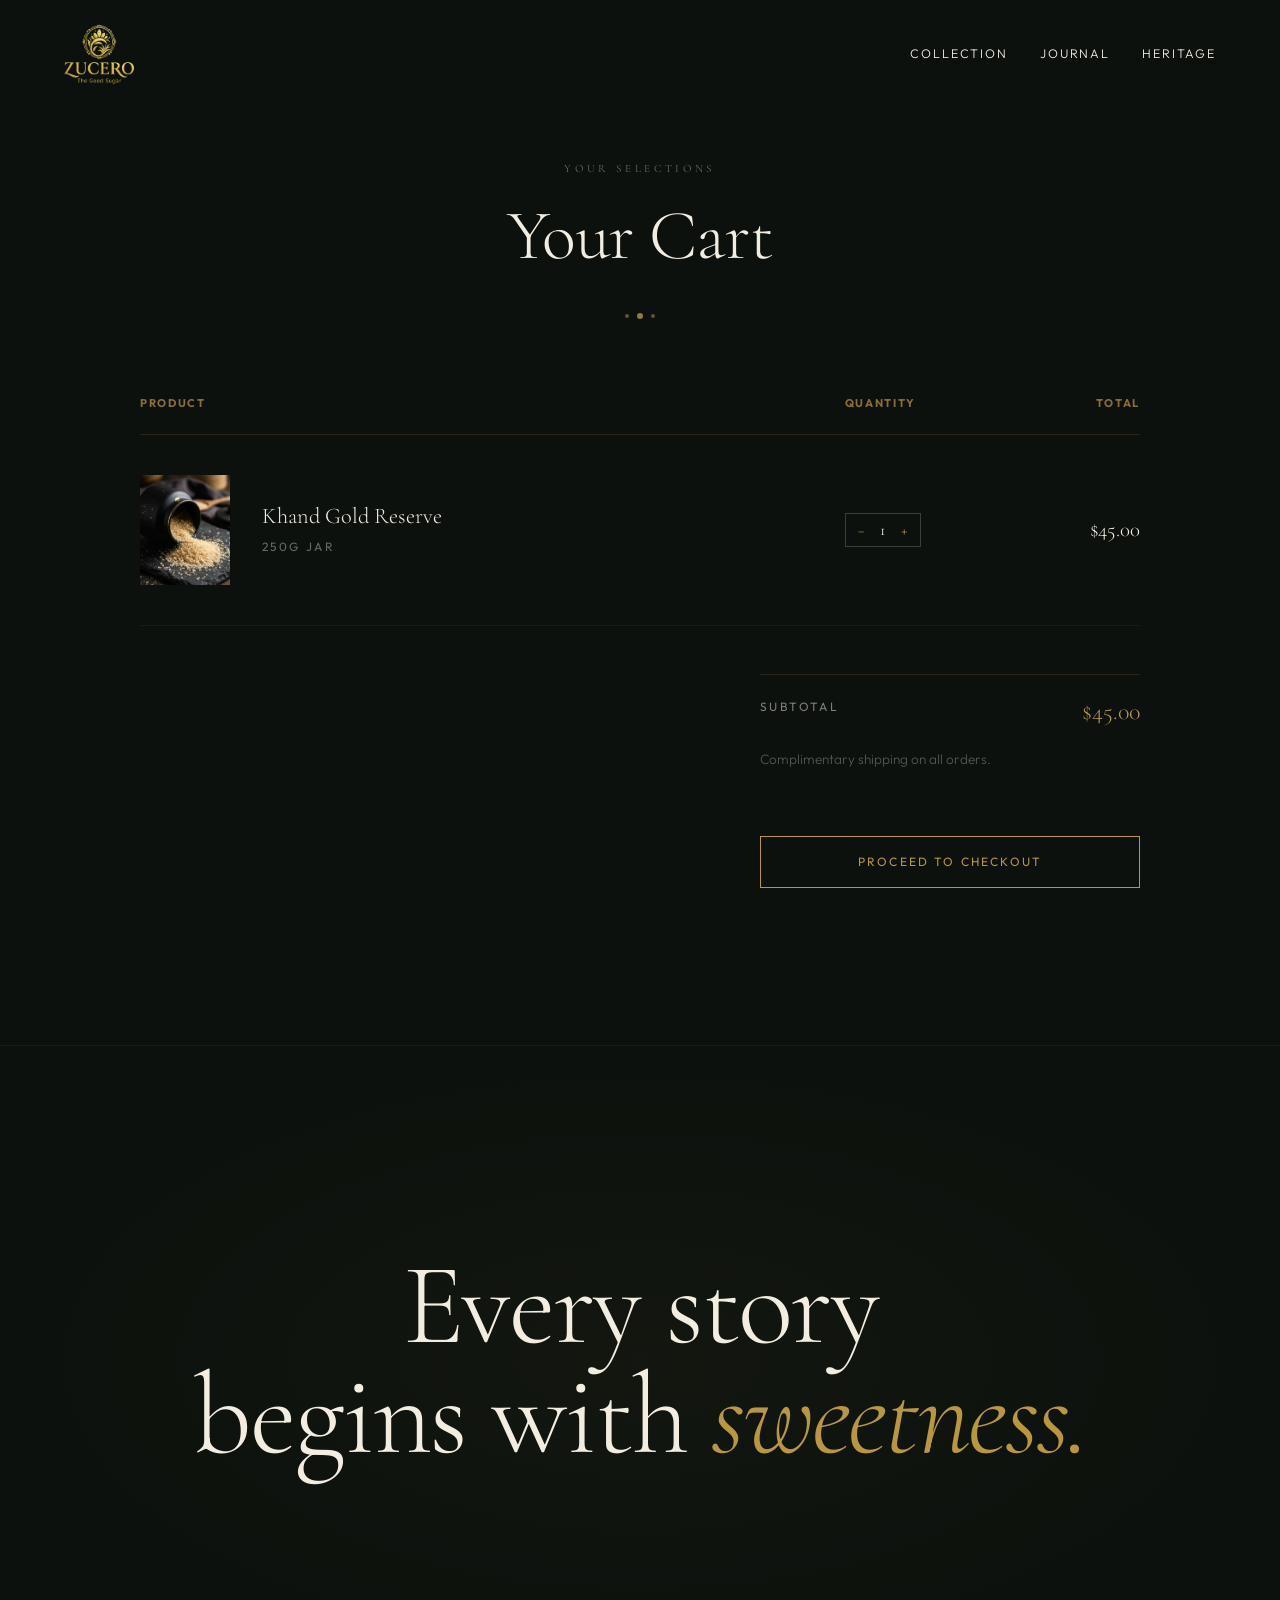
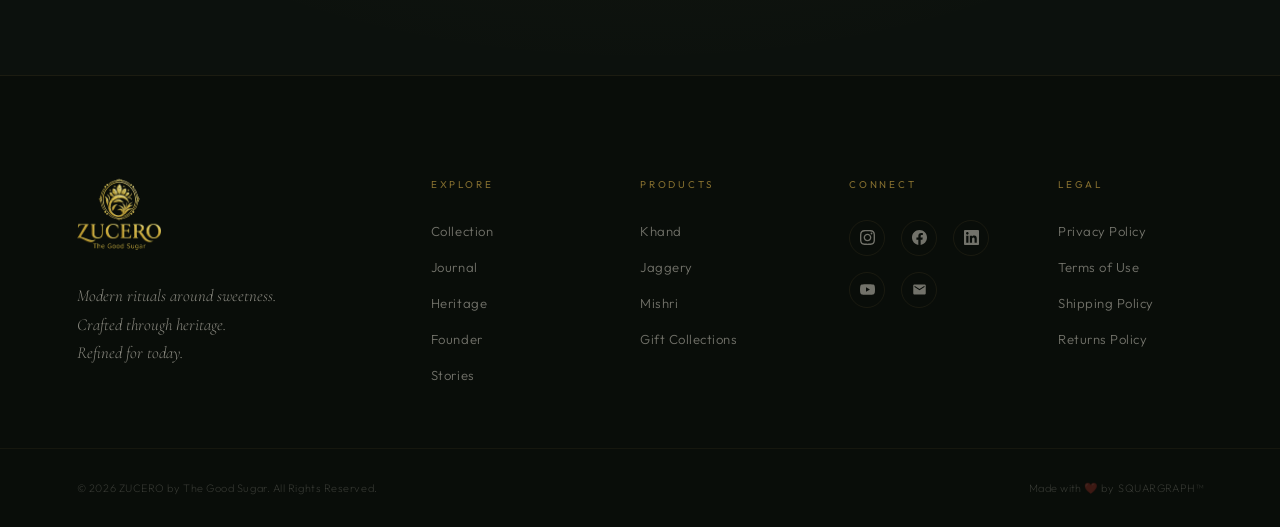
==== commit ca0d0bf4: "Add files via upload" ====
--- a/cart.html
+++ b/cart.html
@@ -4,6 +4,7 @@
   <meta charset="UTF-8">
   <meta name="viewport" content="width=device-width, initial-scale=1.0">
   <title>ZUCERO | Cart</title>
+  <meta name="description" content="Your ZUCERO cart.">
   <link rel="stylesheet" href="css/styles.css">
   <style>
     .cart-table { width: 100%; border-collapse: collapse; }
@@ -34,6 +35,20 @@
     }
     .qty-selector span { cursor: pointer; color: var(--gold); }
   </style>
+  <link rel="icon" href="zucero-favicon.webp" type="image/webp">
+  <link rel="apple-touch-icon" href="zucero-favicon.webp">
+  <meta name="robots" content="noindex, nofollow">
+  <link rel="canonical" href="https://thegoodsugar.in/cart.html">
+  <meta property="og:type" content="website">
+  <meta property="og:site_name" content="ZUCERO — The Good Sugar">
+  <meta property="og:url" content="https://thegoodsugar.in/cart.html">
+  <meta property="og:title" content="ZUCERO | Cart">
+  <meta property="og:description" content="Your ZUCERO cart.">
+  <meta property="og:image" content="https://thegoodsugar.in/assets/images/hero_cinematic.webp">
+  <meta name="twitter:card" content="summary_large_image">
+  <meta name="twitter:title" content="ZUCERO | Cart">
+  <meta name="twitter:description" content="Your ZUCERO cart.">
+  <meta name="twitter:image" content="https://thegoodsugar.in/assets/images/hero_cinematic.webp">
 </head>
 <body class="theme-charcoal">
 
@@ -45,8 +60,6 @@
       <a href="collection.html">Collection</a>
       <a href="stories.html">Journal</a>
       <a href="founder.html">Heritage</a>
-      <a href="wishlist.html">Wishlist</a>
-      <a href="cart.html">Cart</a>
     </div>
     <div class="mobile-menu-btn" id="mobile-menu-btn"><span></span><span></span><span></span></div>
   </nav>
@@ -56,8 +69,6 @@
     <a href="collection.html">Collection</a>
     <a href="stories.html">Journal</a>
     <a href="founder.html">Heritage</a>
-    <a href="wishlist.html">Wishlist</a>
-    <a href="cart.html">Cart</a>
   </div>
 
   <section style="padding-top: 18vh; min-height: 80vh;" data-theme="charcoal">
--- a/css/styles.css
+++ b/css/styles.css
@@ -10,12 +10,14 @@
 :root {
   --ivory:    #F5F0E8;
   --cream:    #EDE7DA;
-  --charcoal: #141414;
-  --carbon:   #1C1C1C;
-  --gold:     #C5A059;
-  --gold-dim: #A38045;
-  --gold-glow: #D4B06A;
-  --warm:     #2A2218;
+  --charcoal: #0C110D;
+  --carbon:   #141A15;
+  --gold:     #B8973F;
+  --gold-dim: #8A7030;
+  --gold-glow: #C9A84C;
+  --warm:     #1E2A1F;
+  --ivory:    #F2EDE0;
+  --forest:   #4A6741;
 
   --serif:  'Cormorant Garamond', 'Georgia', serif;
   --sans:   'Outfit', 'Helvetica Neue', sans-serif;
@@ -259,7 +261,7 @@
 
 nav.nav-scrolled {
   padding: 1rem 5%;
-  background: rgba(20, 20, 20, 0.82);
+  background: rgba(12, 17, 13, 0.82);
   backdrop-filter: blur(24px);
   -webkit-backdrop-filter: blur(24px);
   border-bottom: none;
@@ -271,7 +273,7 @@
   color: var(--charcoal);
 }
 body.theme-ivory nav.nav-scrolled {
-  background: rgba(245, 240, 232, 0.92);
+  background: rgba(242, 237, 224, 0.92);
   backdrop-filter: blur(24px);
   -webkit-backdrop-filter: blur(24px);
   border-bottom: none;
@@ -369,12 +371,42 @@
 
 .hero {
   position: relative;
-  height: 100vh;
-  min-height: 700px;
+  height: 100svh;
+  min-height: 100svh;
   display: flex;
   align-items: flex-end;
   justify-content: flex-start;
   overflow: hidden;
+}
+
+/* Cinematic grade — left-to-right darkness for text contrast */
+.hero::before {
+  content: "";
+  position: absolute;
+  inset: 0;
+  background:
+    linear-gradient(
+      to top,
+      rgba(5,5,5,.88) 0%,
+      rgba(5,5,5,.20) 35%,
+      transparent 65%
+    ),
+    linear-gradient(
+      to right,
+      rgba(5,5,5,.45) 0%,
+      transparent 50%
+    );
+  z-index: 1;
+  pointer-events: none;
+}
+//* Second grade — disabled, video is dark enough */
+.hero::after {
+  content: "";
+  position: absolute;
+  inset: 0;
+  background: transparent;
+  pointer-events: none;
+  z-index: 1;
 }
 
 .hero-bg {
@@ -382,6 +414,7 @@
   inset: 0;
   z-index: 0;
 }
+
 .hero-bg img {
   width: 100%;
   height: 100%;
@@ -389,60 +422,110 @@
   transform: scale(1.08);
   transition: transform 8s linear;
 }
+
 .hero-bg::after {
   content: '';
   position: absolute;
   inset: 0;
   background: linear-gradient(
     to top,
-    rgba(20, 20, 20, 0.95) 0%,
-    rgba(20, 20, 20, 0.5) 35%,
-    rgba(20, 20, 20, 0.1) 60%,
+    rgba(12, 17, 13, 0.95) 0%,
+    rgba(12, 17, 13, 0.5) 35%,
+    rgba(12, 17, 13, 0.1) 60%,
     transparent 100%
   );
   z-index: 1;
 }
 
+/* Video wrapper — true full bleed, no letterbox */
+.hero-video-wrapper {
+  position: absolute;
+  inset: 0;
+  width: 100%;
+  height: 100%;
+  overflow: hidden;
+  pointer-events: none;
+}
+
+.hero-video-wrapper iframe {
+  position: absolute;
+  top: 50%;
+  left: 50%;
+  transform: translate(-50%, -50%);
+  width: 100vw;
+  height: 100vh;
+  min-width: 100%;
+  min-height: 100%;
+  border: none;
+  pointer-events: none;
+}
+
+.hero-video-wrapper video {
+  position: absolute;
+  top: 50%;
+  left: 50%;
+  transform: translate(-50%, -50%);
+  min-width: 100%;
+  min-height: 100%;
+  width: 177.78vh;
+  height: 56.25vw;
+  object-fit: cover;
+  pointer-events: none;
+}
+
 .hero-content {
   position: relative;
   z-index: 2;
-  padding: 0 5% 8vh;
-  max-width: 800px;
+  padding: 0 6% 10vh;
+  max-width: 760px;
 }
 
 .hero-tagline {
   font-family: var(--sans);
-  font-size: 0.7rem;
+  font-size: 0.62rem;
   text-transform: uppercase;
-  letter-spacing: 0.35em;
-  color: var(--gold);
-  margin-bottom: 2rem;
+  letter-spacing: 0.45em;
+  color: var(--gold);
+  margin-bottom: 2.5rem;
   opacity: 0;
   transform: translateY(20px);
   animation: fadeUp 1.2s 0.5s var(--ease-luxury) forwards;
+  display: flex;
+  align-items: center;
+  gap: 1.25rem;
+}
+
+.hero-tagline::before {
+  content: '';
+  width: 32px;
+  height: 1px;
+  background: var(--gold);
+  opacity: 0.6;
+  flex-shrink: 0;
 }
 
 .hero-title {
   font-family: var(--serif);
-  font-size: clamp(3.5rem, 8vw, 7rem);
+  font-size: clamp(4rem, 9vw, 8.5rem);
   font-weight: 300;
-  line-height: 1;
+  line-height: 0.95;
   color: var(--ivory);
-  letter-spacing: -0.02em;
-  margin-bottom: 2rem;
+  letter-spacing: -0.03em;
+  margin-bottom: 2.5rem;
   opacity: 0;
   transform: translateY(30px);
   animation: fadeUp 1.4s 0.8s var(--ease-luxury) forwards;
 }
 
 .hero-subtitle {
-  font-family: var(--sans);
-  font-size: 1rem;
-  font-weight: 200;
-  line-height: 1.7;
-  color: rgba(245, 240, 232, 0.65);
-  max-width: 480px;
-  margin-bottom: 3rem;
+  font-family: var(--serif);
+  font-size: clamp(1rem, 1.4vw, 1.25rem);
+  font-weight: 300;
+  font-style: italic;
+  line-height: 1.75;
+  color: rgba(245, 240, 232, 0.55);
+  max-width: 400px;
+  margin-bottom: 3.5rem;
   opacity: 0;
   transform: translateY(20px);
   animation: fadeUp 1.2s 1.2s var(--ease-luxury) forwards;
@@ -450,22 +533,30 @@
 
 .hero-scroll {
   font-family: var(--sans);
-  font-size: 0.65rem;
-  letter-spacing: 0.3em;
+  font-size: 0.58rem;
+  letter-spacing: 0.38em;
   text-transform: uppercase;
-  color: var(--gold);
+  color: rgba(197, 160, 89, 0.7);
   opacity: 0;
   animation: fadeUp 1s 1.8s var(--ease-luxury) forwards;
   display: flex;
   align-items: center;
-  gap: 1rem;
-}
+  gap: 1.25rem;
+}
+
 .hero-scroll::before {
   content: '';
   width: 40px;
   height: 1px;
   background: var(--gold);
+  opacity: 0.5;
   display: block;
+  animation: scrollPulse 2.5s ease-in-out infinite;
+}
+
+@keyframes scrollPulse {
+  0%, 100% { width: 40px; opacity: 0.5; }
+  50%       { width: 60px; opacity: 0.9; }
 }
 
 @keyframes fadeUp {
@@ -487,8 +578,6 @@
   width: 100%;
   background: var(--carbon);
 }
-
-/* image edge blur removed */
 
 .img-wrap img {
   width: 100%;
@@ -510,13 +599,14 @@
 
 /* Founder portrait — circle crop */
 .founder-portrait-wrap {
-  width: clamp(220px, 35vw, 380px);
+  width: clamp(180px, 25vw, 300px);
   aspect-ratio: 1 / 1;
   border-radius: 50%;
   overflow: hidden;
   border: 1px solid rgba(197, 160, 89, 0.25);
   margin: 0 auto;
   position: relative;
+  flex-shrink: 0;
 }
 
 .founder-portrait-wrap img {
@@ -725,6 +815,9 @@
 .parallax-img {
   transform: scale(1.08);
   transition: transform 0.1s linear;
+  will-change: transform;
+  -webkit-backface-visibility: hidden;
+  backface-visibility: hidden;
 }
 
 /* Subtle gold shimmer on hover for interactive elements */
@@ -775,7 +868,7 @@
    ══════════════════════════════════════════════════ */
 
 footer {
-  background: #0E0E0E;
+  background: #090D09;
   color: var(--ivory);
   border-top: 1px solid rgba(197, 160, 89, 0.1);
 }
@@ -840,12 +933,6 @@
 
 .footer-social-links {
   list-style: none;
-  display: flex;
-  flex-direction: column;
-  gap: 1rem;
-}
-
-.footer-social-links {
   display: flex;
   flex-direction: row;
   flex-wrap: wrap;
@@ -937,6 +1024,7 @@
     grid-template-columns: 1fr;
   }
 }
+
 /* ══════════════════════════════════════════════════
    MOBILE MENU OVERLAY
    ══════════════════════════════════════════════════ */
@@ -1031,6 +1119,103 @@
 .cart-items { flex: 1; overflow-y: auto; }
 
 /* ══════════════════════════════════════════════════
+   CONTACT FORM — Ritual Enquiry
+   ══════════════════════════════════════════════════ */
+
+.ritual-form {
+  display: flex;
+  flex-direction: column;
+  gap: 1.5rem;
+  max-width: 640px;
+  margin: 0 auto;
+  text-align: left;
+}
+
+.form-row {
+  display: grid;
+  grid-template-columns: 1fr 1fr;
+  gap: 1.5rem;
+}
+
+.form-field {
+  display: flex;
+  flex-direction: column;
+  gap: 0.5rem;
+}
+
+.form-field label {
+  font-family: var(--sans);
+  font-size: 0.65rem;
+  text-transform: uppercase;
+  letter-spacing: 0.2em;
+  color: var(--gold);
+  opacity: 0.7;
+}
+
+.form-field input,
+.form-field select,
+.form-field textarea {
+  background: transparent;
+  border: none;
+  border-bottom: 1px solid rgba(197, 160, 89, 0.25);
+  color: var(--ivory);
+  font-family: var(--sans);
+  font-size: 0.95rem;
+  font-weight: 200;
+  padding: 0.75rem 0;
+  outline: none;
+  transition: border-color 0.4s var(--ease-luxury);
+  width: 100%;
+  -webkit-appearance: none;
+  appearance: none;
+  border-radius: 0;
+}
+
+.form-field select {
+  cursor: pointer;
+  background-image: url("data:image/svg+xml,%3Csvg xmlns='http://www.w3.org/2000/svg' width='10' height='6' viewBox='0 0 10 6'%3E%3Cpath d='M0 0l5 6 5-6z' fill='%23C5A059' opacity='.5'/%3E%3C/svg%3E");
+  background-repeat: no-repeat;
+  background-position: right 0.5rem center;
+  padding-right: 1.5rem;
+}
+
+.form-field select option {
+  background: var(--charcoal);
+  color: var(--ivory);
+}
+
+.form-field input::placeholder,
+.form-field textarea::placeholder {
+  color: rgba(245, 240, 232, 0.2);
+}
+
+.form-field input:focus,
+.form-field select:focus,
+.form-field textarea:focus {
+  border-bottom-color: var(--gold);
+}
+
+.form-field textarea {
+  resize: none;
+  line-height: 1.7;
+}
+
+.form-status {
+  font-size: 0.8rem;
+  letter-spacing: 0.08em;
+  margin-top: 0.5rem;
+  min-height: 1.4rem;
+  text-align: center;
+}
+
+.form-success { color: var(--gold); }
+.form-error   { color: #c0614a; }
+
+@media (max-width: 600px) {
+  .form-row { grid-template-columns: 1fr; }
+}
+
+/* ══════════════════════════════════════════════════
    RESPONSIVE
    ══════════════════════════════════════════════════ */
 
@@ -1045,6 +1230,42 @@
   .hero-content { padding: 0 5% 6vh; }
   .hero-title { font-size: clamp(2.5rem, 10vw, 4rem); }
 
+  /* Full-height hero on mobile */
+  .hero {
+    height: 100svh;
+    min-height: 100svh;
+  }
+
+  /* Video fills full mobile screen — portrait fill */
+  .hero-video-wrapper {
+    position: absolute;
+    inset: 0;
+    width: 100%;
+    height: 100%;
+  }
+
+  .hero-video-wrapper iframe {
+    display: none;
+  }
+
+  .hero-video-wrapper video {
+    width: 100vw;
+    min-width: 100%;
+    height: 177.78vw;
+    min-height: 100%;
+  }
+
+  /* Mobile overlay — light hand, bottom dark for text only */
+  .hero::before {
+    background:
+      linear-gradient(
+        to top,
+        rgba(5,5,5,.90) 0%,
+        rgba(5,5,5,.25) 40%,
+        transparent 70%
+      );
+  }
+
   .cart-drawer { width: 100%; max-width: 100%; right: -100%; }
 
   .img-full { height: 50vh; min-height: 350px; }
@@ -1058,3 +1279,41 @@
   .display { font-size: clamp(3rem, 14vw, 5rem); }
   .container, .container-narrow { width: 92%; }
 }
+/* Send Message — pill button */
+.btn-send {
+  display: inline-block;
+  margin-top: 1rem;
+  padding: 1rem 3.5rem;
+  background: transparent;
+  border: 1px solid var(--gold);
+  color: var(--gold);
+  font-family: var(--sans);
+  text-transform: uppercase;
+  letter-spacing: 0.18em;
+  font-size: 0.75rem;
+  font-weight: 400;
+  border-radius: 100px;
+  cursor: pointer;
+  position: relative;
+  overflow: hidden;
+  transition: color 0.5s var(--ease-luxury);
+}
+.btn-send::before {
+  content: '';
+  position: absolute;
+  top: 0; left: -100%; width: 100%; height: 100%;
+  background: var(--gold);
+  transition: left 0.5s var(--ease-luxury);
+  z-index: 0;
+}
+.btn-send span,
+.btn-send {
+  position: relative;
+  z-index: 1;
+}
+.btn-send:hover {
+  color: var(--charcoal);
+}
+.btn-send:hover::before {
+  left: 0;
+}
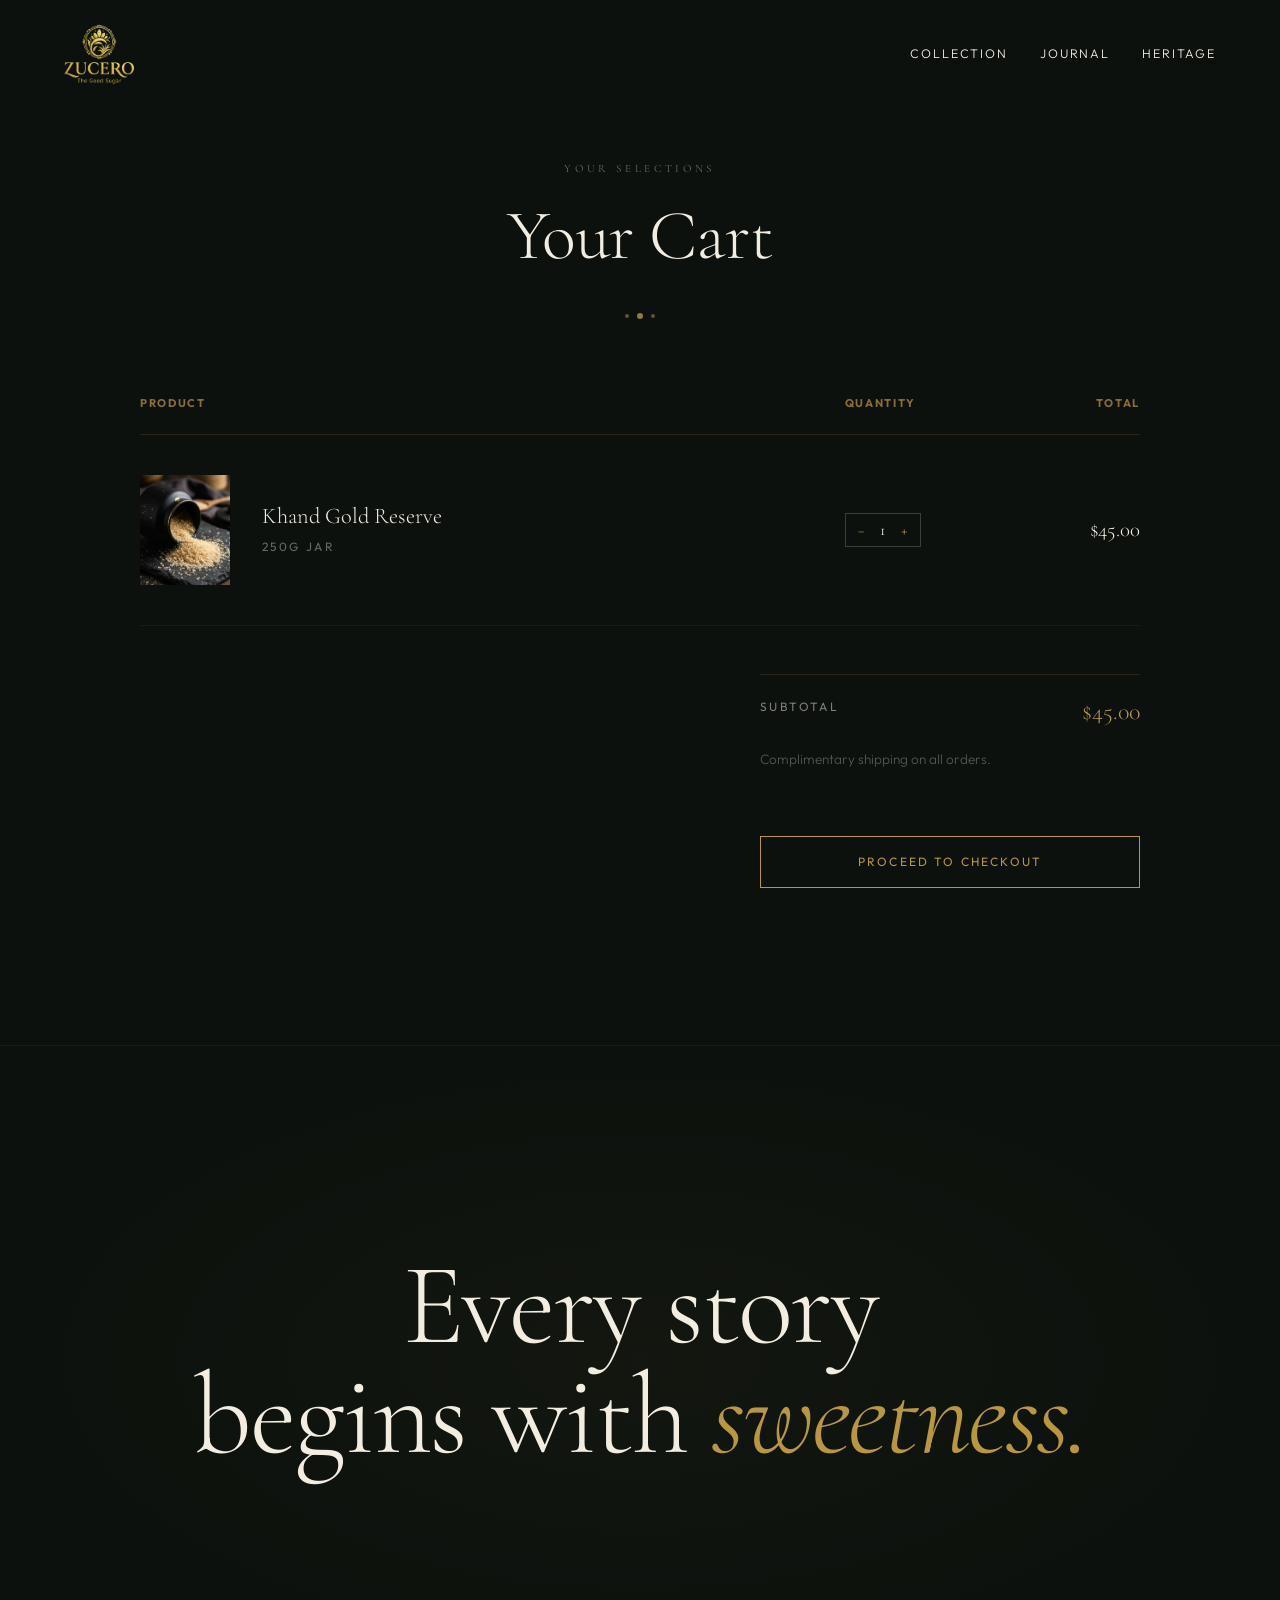
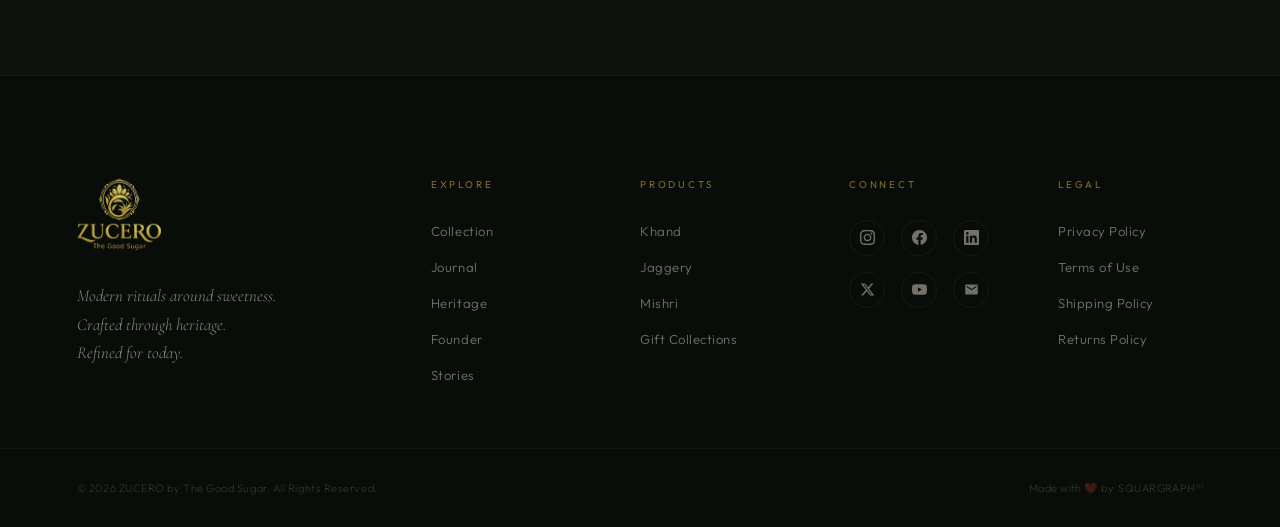
==== commit 8c9627c6: "Add files via upload" ====
--- a/cart.html
+++ b/cart.html
@@ -35,8 +35,8 @@
     }
     .qty-selector span { cursor: pointer; color: var(--gold); }
   </style>
-  <link rel="icon" href="zucero-favicon.webp" type="image/webp">
-  <link rel="apple-touch-icon" href="zucero-favicon.webp">
+  <link rel="icon" href="assets/images/zucero-favicon.webp" type="image/webp">
+  <link rel="apple-touch-icon" href="assets/images/zucero-favicon.webp">
   <meta name="robots" content="noindex, nofollow">
   <link rel="canonical" href="https://thegoodsugar.in/cart.html">
   <meta property="og:type" content="website">
@@ -157,22 +157,27 @@
         <p class="footer-col-title">Connect</p>
         <ul class="footer-social-links">
           <li>
-            <a href="https://instagram.com" target="_blank" rel="noopener" aria-label="Instagram">
+            <a href="https://www.instagram.com/zuceroindia" target="_blank" rel="noopener" aria-label="Instagram">
               <svg viewBox="0 0 24 24" xmlns="http://www.w3.org/2000/svg"><path d="M12 2.163c3.204 0 3.584.012 4.85.07 3.252.148 4.771 1.691 4.919 4.919.058 1.265.069 1.645.069 4.849 0 3.205-.012 3.584-.069 4.849-.149 3.225-1.664 4.771-4.919 4.919-1.266.058-1.644.07-4.85.07-3.204 0-3.584-.012-4.849-.07-3.26-.149-4.771-1.699-4.919-4.92-.058-1.265-.07-1.644-.07-4.849 0-3.204.013-3.583.07-4.849.149-3.227 1.664-4.771 4.919-4.919 1.266-.057 1.645-.069 4.849-.069zm0-2.163c-3.259 0-3.667.014-4.947.072-4.358.2-6.78 2.618-6.98 6.98-.059 1.281-.073 1.689-.073 4.948 0 3.259.014 3.668.072 4.948.2 4.358 2.618 6.78 6.98 6.98 1.281.058 1.689.072 4.948.072 3.259 0 3.668-.014 4.948-.072 4.354-.2 6.782-2.618 6.979-6.98.059-1.28.073-1.689.073-4.948 0-3.259-.014-3.667-.072-4.947-.196-4.354-2.617-6.78-6.979-6.98-1.281-.059-1.69-.073-4.949-.073zm0 5.838c-3.403 0-6.162 2.759-6.162 6.162s2.759 6.163 6.162 6.163 6.162-2.759 6.162-6.163c0-3.403-2.759-6.162-6.162-6.162zm0 10.162c-2.209 0-4-1.79-4-4 0-2.209 1.791-4 4-4s4 1.791 4 4c0 2.21-1.791 4-4 4zm6.406-11.845c-.796 0-1.441.645-1.441 1.44s.645 1.44 1.441 1.44c.795 0 1.439-.645 1.439-1.44s-.644-1.44-1.439-1.44z"/></svg>
             </a>
           </li>
           <li>
-            <a href="https://facebook.com" target="_blank" rel="noopener" aria-label="Facebook">
+            <a href="https://www.facebook.com/zuceroindia" target="_blank" rel="noopener" aria-label="Facebook">
               <svg viewBox="0 0 24 24" xmlns="http://www.w3.org/2000/svg"><path d="M24 12.073c0-6.627-5.373-12-12-12s-12 5.373-12 12c0 5.99 4.388 10.954 10.125 11.854v-8.385H7.078v-3.47h3.047V9.43c0-3.007 1.792-4.669 4.533-4.669 1.312 0 2.686.235 2.686.235v2.953H15.83c-1.491 0-1.956.925-1.956 1.874v2.25h3.328l-.532 3.47h-2.796v8.385C19.612 23.027 24 18.062 24 12.073z"/></svg>
             </a>
           </li>
           <li>
-            <a href="https://linkedin.com" target="_blank" rel="noopener" aria-label="LinkedIn">
+            <a href="https://www.linkedin.com/company/zuceroindia" target="_blank" rel="noopener" aria-label="LinkedIn">
               <svg viewBox="0 0 24 24" xmlns="http://www.w3.org/2000/svg"><path d="M20.447 20.452h-3.554v-5.569c0-1.328-.027-3.037-1.852-3.037-1.853 0-2.136 1.445-2.136 2.939v5.667H9.351V9h3.414v1.561h.046c.477-.9 1.637-1.85 3.37-1.85 3.601 0 4.267 2.37 4.267 5.455v6.286zM5.337 7.433c-1.144 0-2.063-.926-2.063-2.065 0-1.138.92-2.063 2.063-2.063 1.14 0 2.064.925 2.064 2.063 0 1.139-.925 2.065-2.064 2.065zm1.782 13.019H3.555V9h3.564v11.452zM22.225 0H1.771C.792 0 0 .774 0 1.729v20.542C0 23.227.792 24 1.771 24h20.451C23.2 24 24 23.227 24 22.271V1.729C24 .774 23.2 0 22.222 0h.003z"/></svg>
             </a>
           </li>
-          <li>
-            <a href="https://youtube.com" target="_blank" rel="noopener" aria-label="YouTube">
+                    <li>
+            <a href="https://x.com/zuceroindia" target="_blank" rel="noopener" aria-label="X (Twitter)">
+              <svg viewBox="0 0 24 24" xmlns="http://www.w3.org/2000/svg"><path d="M18.244 2.25h3.308l-7.227 8.26 8.502 11.24H16.17l-5.214-6.817L4.99 21.75H1.68l7.73-8.835L1.254 2.25H8.08l4.713 6.231zm-1.161 17.52h1.833L7.084 4.126H5.117z"/></svg>
+            </a>
+          </li>
+<li>
+            <a href="https://www.youtube.com/@ZuceroIndia" target="_blank" rel="noopener" aria-label="YouTube">
               <svg viewBox="0 0 24 24" xmlns="http://www.w3.org/2000/svg"><path d="M23.495 6.205a3.007 3.007 0 0 0-2.088-2.088c-1.87-.501-9.396-.501-9.396-.501s-7.507-.01-9.396.501A3.007 3.007 0 0 0 .527 6.205a31.247 31.247 0 0 0-.522 5.805 31.247 31.247 0 0 0 .522 5.783 3.007 3.007 0 0 0 2.088 2.088c1.868.502 9.396.502 9.396.502s7.506 0 9.396-.502a3.007 3.007 0 0 0 2.088-2.088 31.247 31.247 0 0 0 .5-5.783 31.247 31.247 0 0 0-.5-5.805zM9.609 15.601V8.408l6.264 3.602z"/></svg>
             </a>
           </li>
--- a/css/styles.css
+++ b/css/styles.css
@@ -8,7 +8,6 @@
 
 /* ── Design Tokens ── */
 :root {
-  --ivory:    #F5F0E8;
   --cream:    #EDE7DA;
   --charcoal: #0C110D;
   --carbon:   #141A15;
@@ -399,7 +398,7 @@
   z-index: 1;
   pointer-events: none;
 }
-//* Second grade — disabled, video is dark enough */
+/* Second grade — disabled, video is dark enough */
 .hero::after {
   content: "";
   position: absolute;
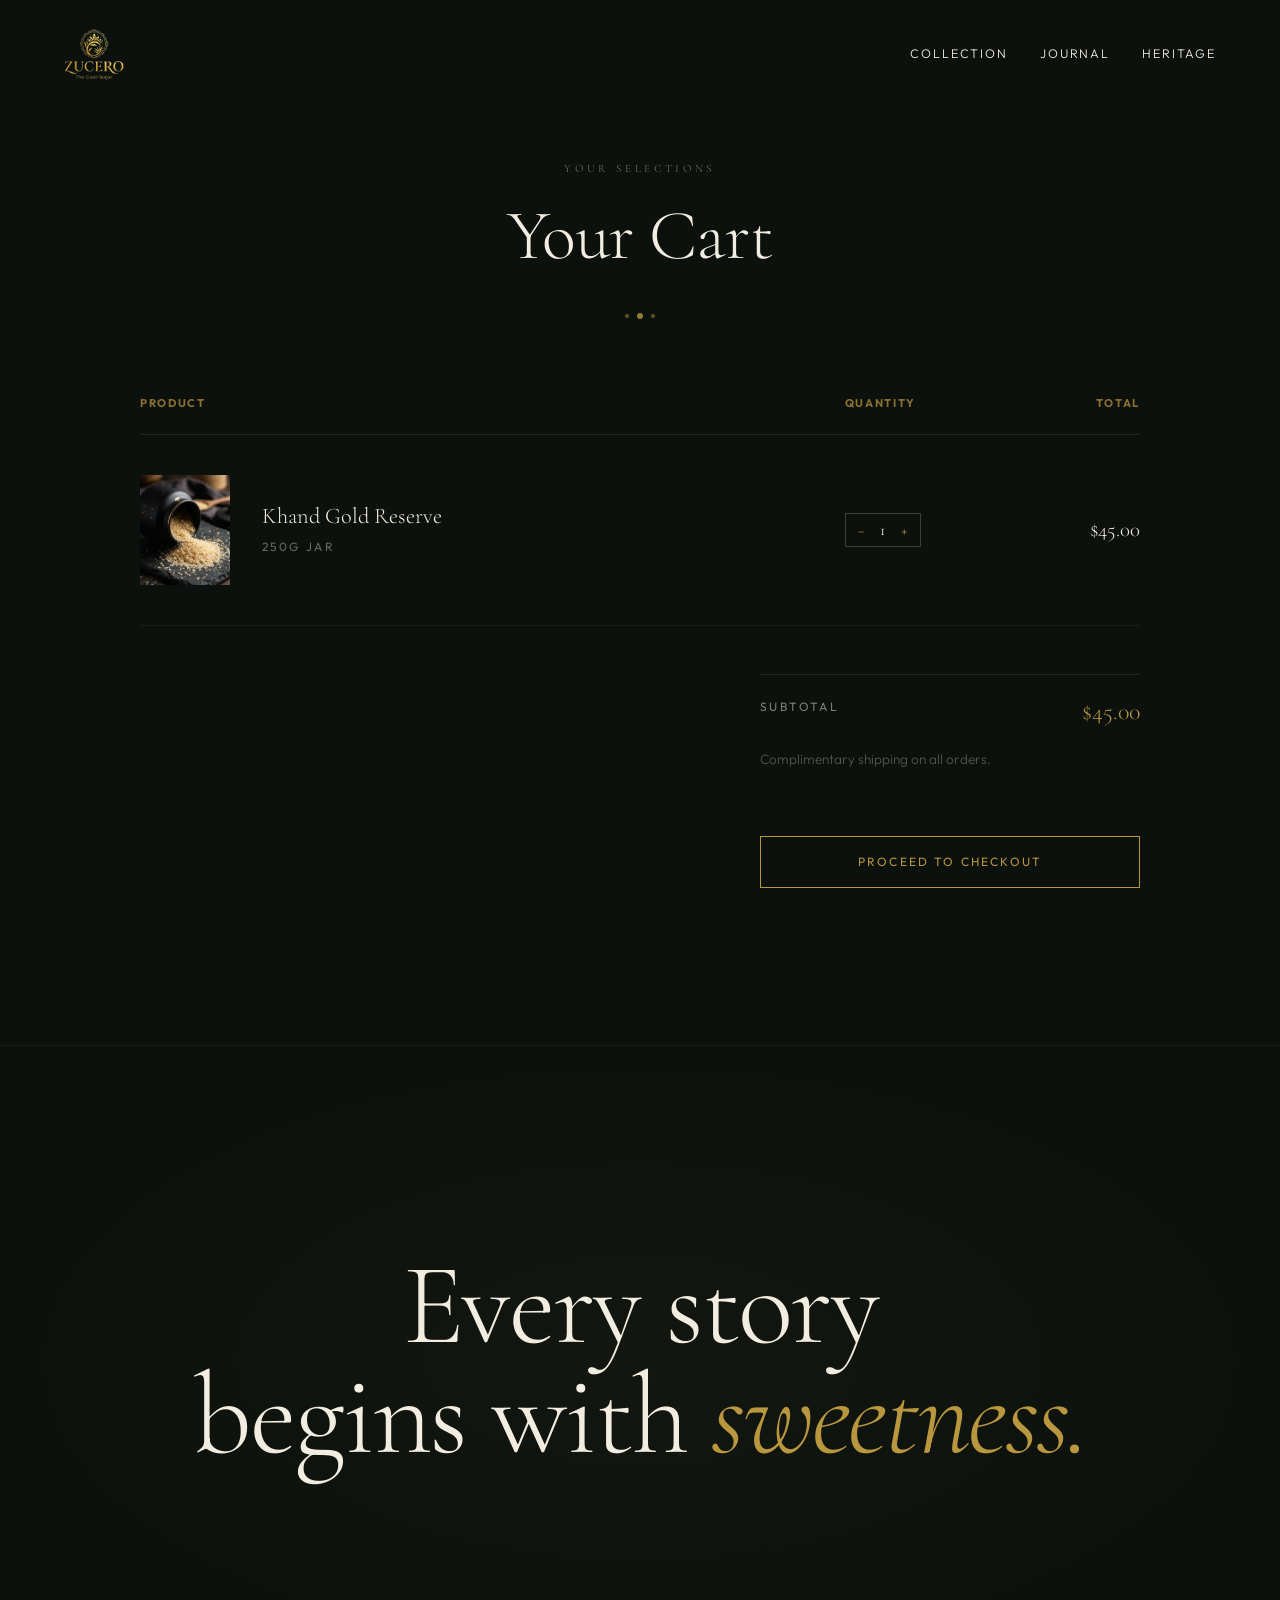
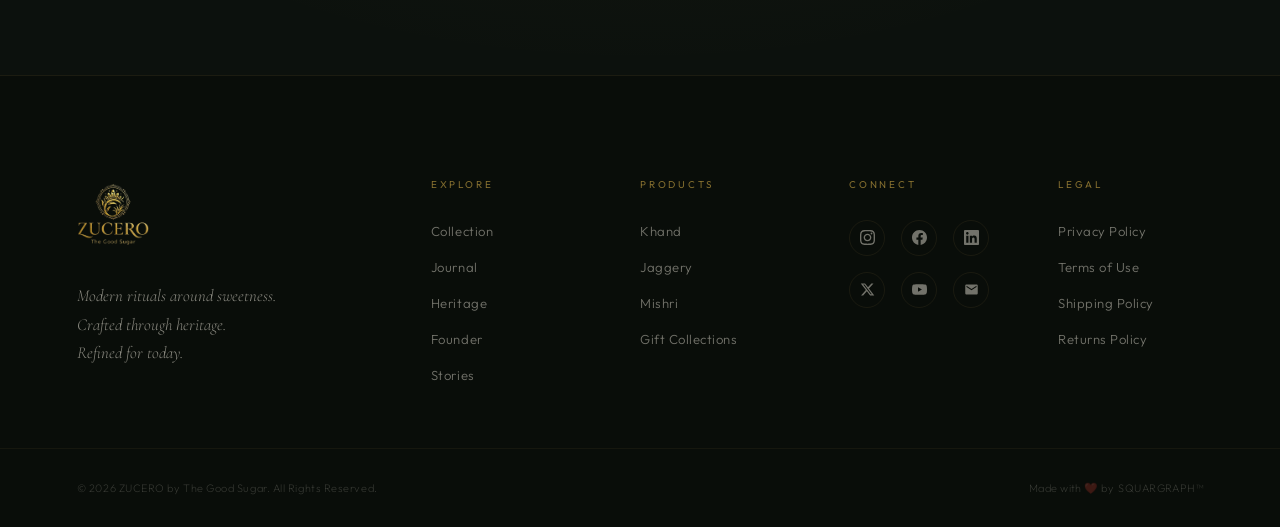
==== commit ce7ebed7: "Add files via upload" ====
--- a/cart.html
+++ b/cart.html
@@ -182,7 +182,7 @@
             </a>
           </li>
           <li>
-            <a href="mailto:hello@zucero.in" aria-label="Email">
+            <a href="mailto:tamannaatf07@gmail.com" aria-label="Email">
               <svg viewBox="0 0 24 24" xmlns="http://www.w3.org/2000/svg"><path d="M20 4H4c-1.1 0-2 .9-2 2v12c0 1.1.9 2 2 2h16c1.1 0 2-.9 2-2V6c0-1.1-.9-2-2-2zm0 4l-8 5-8-5V6l8 5 8-5v2z"/></svg>
             </a>
           </li>
